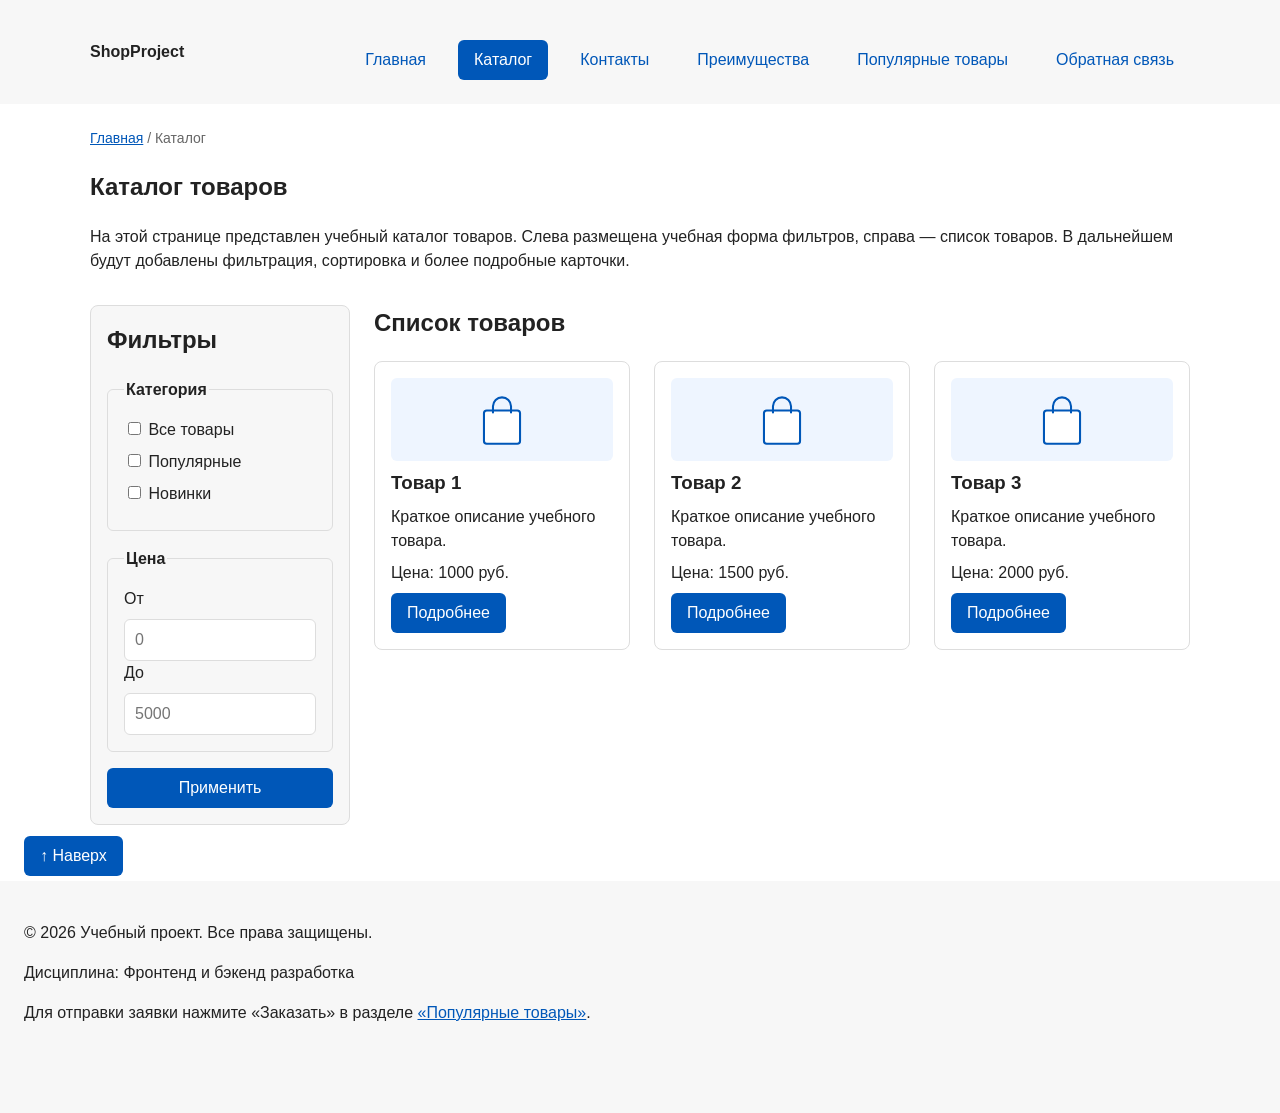
==== catalog.html @ 9bc949d4 "refactor: apply BEM naming to CSS classes" ====
<!DOCTYPE html>
<html lang="ru">
<head>
  <meta charset="UTF-8">
  <meta name="viewport" content="width=device-width, initial-scale=1.0">
  <meta name="description" content="Каталог товаров учебного интернет-магазина.">
  <title>Каталог товаров — Учебный интернет-магазин</title>
  <link rel="stylesheet" href="css/style.css">
</head>
<body>
  <header class="site-header" id="page-top">
    <div class="site-header__inner">
      <a class="site-header__logo" href="index.html">ShopProject</a>

      <nav class="site-nav" aria-label="Основная навигация">
        <ul class="site-nav__list">
          <li class="site-nav__item"><a class="site-nav__link" href="index.html">Главная</a></li>
          <li class="site-nav__item"><a class="site-nav__link site-nav__link--active" aria-current="page" href="catalog.html">Каталог</a></li>
          <li class="site-nav__item"><a class="site-nav__link" href="contacts.html">Контакты</a></li>
          <li class="site-nav__item"><a class="site-nav__link" href="index.html#advantages">Преимущества</a></li>
          <li class="site-nav__item"><a class="site-nav__link" href="index.html#popular">Популярные товары</a></li>
          <li class="site-nav__item"><a class="site-nav__link" href="index.html#contacts">Обратная связь</a></li>
        </ul>
      </nav>
    </div>
  </header>

  <main class="page-main">
    <nav class="breadcrumbs" aria-label="Хлебные крошки">
      <a class="breadcrumbs__link" href="index.html">Главная</a>
      <span class="breadcrumbs__current" aria-current="page">Каталог</span>
    </nav>

    <section class="section">
      <h1>Каталог товаров</h1>
      <p>
        На этой странице представлен учебный каталог товаров.
        Слева размещена учебная форма фильтров, справа — список товаров.
        В дальнейшем будут добавлены фильтрация, сортировка и более подробные карточки.
      </p>
    </section>

    <section class="catalog-layout">
      <aside class="catalog-filters">
        <h2 class="section__title">Фильтры</h2>

        <form class="catalog-filters__form" action="#" method="get">
          <fieldset class="catalog-filters__group">
            <legend class="catalog-filters__legend">Категория</legend>

            <label class="catalog-filters__label">
              <input type="checkbox" name="category" value="all">
              Все товары
            </label>
            <label class="catalog-filters__label">
              <input type="checkbox" name="category" value="popular">
              Популярные
            </label>
            <label class="catalog-filters__label">
              <input type="checkbox" name="category" value="new">
              Новинки
            </label>
          </fieldset>

          <fieldset class="catalog-filters__group">
            <legend class="catalog-filters__legend">Цена</legend>

            <label class="catalog-filters__label" for="price-from">От</label>
            <input class="catalog-filters__input" id="price-from" name="price-from" type="number" min="0" placeholder="0">

            <label class="catalog-filters__label" for="price-to">До</label>
            <input class="catalog-filters__input" id="price-to" name="price-to" type="number" min="0" placeholder="5000">
          </fieldset>

          <button class="button button--primary" type="submit">Применить</button>
        </form>
      </aside>

      <section class="catalog-layout__products">
        <h2 class="section__title">Список товаров</h2>
        <div class="products-grid">
          <article class="product-card">
            <img class="product-card__img" src="images/product-placeholder.svg" alt="" width="320" height="120">
            <h3 class="product-card__title">Товар 1</h3>
            <p class="product-card__description">Краткое описание учебного товара.</p>
            <p class="product-card__price">Цена: 1000 руб.</p>
            <a class="button button--primary product-card__button" href="index.html#popular">Подробнее</a>
          </article>

          <article class="product-card">
            <img class="product-card__img" src="images/product-placeholder.svg" alt="" width="320" height="120">
            <h3 class="product-card__title">Товар 2</h3>
            <p class="product-card__description">Краткое описание учебного товара.</p>
            <p class="product-card__price">Цена: 1500 руб.</p>
            <a class="button button--primary product-card__button" href="index.html#popular">Подробнее</a>
          </article>

          <article class="product-card">
            <img class="product-card__img" src="images/product-placeholder.svg" alt="" width="320" height="120">
            <h3 class="product-card__title">Товар 3</h3>
            <p class="product-card__description">Краткое описание учебного товара.</p>
            <p class="product-card__price">Цена: 2000 руб.</p>
            <a class="button button--primary product-card__button" href="index.html#popular">Подробнее</a>
          </article>
        </div>
      </section>
    </section>
  </main>

  <footer class="site-footer">
    <p>&copy; 2026 Учебный проект. Все права защищены.</p>
    <p>Дисциплина: Фронтенд и бэкенд разработка</p>
    <p>Для отправки заявки нажмите «Заказать» в разделе <a href="index.html#popular">«Популярные товары»</a>.</p>
  </footer>
  <a class="button button--primary back-to-top" href="#page-top">↑ Наверх</a>
</body>
</html>
---- css/style.css ----
/* ===============================
   1. Переменные проекта
   =============================== */

:root {
  /* Основные цвета проекта */
  --color-bg: #ffffff;
  --color-text: #222222;
  --color-muted: #666666;
  --color-primary: #0057b8;
  --color-primary-dark: #003f86;
  --color-border: #dddddd;
  --color-surface: #f7f7f7;
  --color-surface-accent: #eef5ff;
  --color-danger: #b00020;
  --color-success: #168a2f;
  --color-success-bg: #eefaf0;
  --color-white: #ffffff;

  /* Отступы */
  --space-xs: 4px;
  --space-sm: 8px;
  --space-md: 16px;
  --space-lg: 24px;
  --space-xl: 32px;

  /* Скругления */
  --radius-sm: 6px;
  --radius-md: 8px;
  --radius-lg: 12px;

  /* Размеры */
  --container-width: 1100px;
}

/* ===============================
   2. Базовые стили
   =============================== */

* {
  box-sizing: border-box;
}

html {
  scroll-behavior: smooth;
}

:target {
  outline: 2px dashed var(--color-primary);
  outline-offset: 4px;
}

body {
  margin: 0;
  font-family: Arial, sans-serif;
  line-height: 1.5;
  color: var(--color-text);
  background-color: var(--color-bg);
}

.site-header,
.page-main,
.site-footer {
  padding: var(--space-lg);
}

/* ===============================
   3. Общие элементы интерфейса
   =============================== */

a {
  color: var(--color-primary);
}

a:hover {
  color: var(--color-primary-dark);
}

a:focus-visible {
  outline: 2px solid var(--color-primary);
  outline-offset: 3px;
}

.button {
  display: inline-block;
  padding: var(--space-sm) var(--space-md);
  color: var(--color-white);
  background-color: var(--color-primary);
  text-decoration: none;
  border: none;
  cursor: pointer;
  border-radius: var(--radius-sm);
}

.button:hover {
  color: var(--color-white);
  background-color: var(--color-primary-dark);
}

.button:focus-visible {
  outline: 2px solid var(--color-primary);
  outline-offset: 3px;
}

.button:disabled {
  opacity: 0.6;
  cursor: not-allowed;
}

/* ===============================
   4. Компоненты страницы
   =============================== */

.site-header {
  background-color: var(--color-surface);
}

.site-footer {
  padding-bottom: calc(var(--space-lg) * 3);
  background-color: var(--color-surface);
}

.site-header__inner {
  display: flex;
  align-items: center;
  justify-content: space-between;
  flex-wrap: wrap;
  gap: var(--space-md);
  max-width: var(--container-width);
  margin: 0 auto;
}

.site-header__logo {
  font-weight: bold;
  text-decoration: none;
  color: var(--color-text);
}

.site-nav__list {
  display: flex;
  flex-wrap: wrap;
  justify-content: center;
  align-items: center;
  gap: var(--space-md);
  padding: 0;
  margin: var(--space-md) 0 0;
  list-style: none;
}

.site-nav__link {
  display: inline-block;
  padding: var(--space-sm) var(--space-md);
  color: var(--color-primary);
  text-decoration: none;
  border-radius: var(--radius-sm);
}

.site-header__logo:hover {
  color: var(--color-primary-dark);
}

.site-nav__link:hover {
  color: var(--color-white);
  background-color: var(--color-primary);
}

.breadcrumbs {
  max-width: var(--container-width);
  margin: 0 auto var(--space-md);
  font-size: 14px;
  color: var(--color-muted);
}

.breadcrumbs__link {
  color: var(--color-primary);
}

.breadcrumbs__current::before {
  content: " / ";
  color: var(--color-muted);
}

.hero {
  max-width: var(--container-width);
  margin: 0 auto var(--space-xl);
  padding: var(--space-xl) var(--space-lg);
  background-color: var(--color-surface-accent);
  border-radius: var(--radius-lg);
}

.section {
  max-width: var(--container-width);
  margin: 0 auto var(--space-xl);
}

.section__title {
  margin-top: 0;
}

.products-grid {
  display: grid;
  grid-template-columns: repeat(3, 1fr);
  gap: var(--space-lg);
}

.product-card {
  position: relative;
  display: flex;
  flex-direction: column;
  gap: var(--space-sm);
  margin-bottom: 0;
  min-height: 200px;
  padding: var(--space-md);
  border: 1px solid var(--color-border);
  border-radius: var(--radius-md);
  background-color: var(--color-bg);
}

.product-card:hover {
  border-color: var(--color-primary);
}

.product-card__img {
  display: block;
  width: 100%;
  height: auto;
  border-radius: var(--radius-sm);
}

.product-card__title,
.product-card__description {
  margin: 0;
}

.product-card__price {
  margin: 0;
}

.product-card__button {
  align-self: flex-start;
  margin-top: auto;
}

.catalog-layout {
  max-width: var(--container-width);
  margin: 0 auto var(--space-xl);
  display: grid;
  grid-template-columns: 260px 1fr;
  grid-template-areas: "filters products";
  gap: var(--space-lg);
}

.catalog-filters {
  grid-area: filters;
  padding: var(--space-md);
  border: 1px solid var(--color-border);
  border-radius: var(--radius-md);
  background-color: var(--color-surface);
}

.catalog-layout__products {
  grid-area: products;
}

.catalog-filters__form {
  display: grid;
  gap: var(--space-md);
}

.catalog-filters__group {
  margin: 0;
  padding: var(--space-md);
  border: 1px solid var(--color-border);
  border-radius: var(--radius-sm);
}

.catalog-filters__legend {
  font-weight: 700;
}

.catalog-filters__label {
  display: block;
  margin-bottom: var(--space-sm);
}

.catalog-filters__input {
  width: 100%;
  padding: 8px 10px;
  border: 1px solid var(--color-border);
  border-radius: var(--radius-sm);
  font: inherit;
}

.aside-info {
  max-width: var(--container-width);
  margin: 0 auto var(--space-xl);
  padding: var(--space-md);
  border-left: 4px solid var(--color-primary);
  background-color: var(--color-surface);
}

/* ===============================
   5. Форма и модальное окно
   =============================== */

.order-dialog {
  width: min(100% - var(--space-xl), 560px);
  padding: var(--space-lg);
  border: none;
  border-radius: var(--radius-lg);
}

.order-dialog::backdrop {
  background-color: rgba(0, 0, 0, 0.5);
}

.order-form__field {
  margin-bottom: var(--space-md);
}

.order-form__label {
  display: block;
  margin-bottom: var(--space-xs);
}

.order-form__input,
.order-form__select,
.order-form__textarea {
  width: 100%;
  padding: 10px 12px;
  border: 1px solid var(--color-border);
  border-radius: var(--radius-sm);
  font: inherit;
}

.order-form__checkbox {
  width: auto;
  accent-color: var(--color-primary);
}

.order-form__hint {
  display: block;
  margin-top: var(--space-xs);
  color: var(--color-muted);
}

.order-form__input:hover,
.order-form__select:hover,
.order-form__textarea:hover {
  border-color: var(--color-primary);
}

.order-form__input:focus,
.order-form__select:focus,
.order-form__textarea:focus {
  border-color: var(--color-primary);
}

.order-form__input:focus-visible,
.order-form__select:focus-visible,
.order-form__textarea:focus-visible {
  outline: 2px solid var(--color-primary);
  outline-offset: 3px;
}

.order-form__input[aria-invalid="true"],
.order-form__select[aria-invalid="true"],
.order-form__textarea[aria-invalid="true"] {
  border-color: var(--color-danger);
}

.order-form__actions {
  display: flex;
  gap: var(--space-md);
  margin-top: var(--space-lg);
}

.success-message {
  position: fixed;
  right: var(--space-lg);
  bottom: var(--space-lg);
  max-width: min(320px, 100% - var(--space-xl));
  margin: 0;
  padding: var(--space-md);
  border-left: 4px solid var(--color-success);
  background-color: var(--color-success-bg);
}

/* Видимый пример fixed-позиционирования на всех страницах. */
.back-to-top {
  position: fixed;
  left: var(--space-lg);
  bottom: var(--space-lg);
  z-index: 1;
}

/* Варианты и состояния самостоятельных БЭМ-блоков. */
.button { font: inherit; }
.button--primary { color: var(--color-white); background-color: var(--color-primary); }
.button--secondary { color: var(--color-primary); background-color: transparent; border: 1px solid var(--color-primary); }
.button--secondary:hover { color: var(--color-white); background-color: var(--color-primary); }
.site-nav__link--active { color: var(--color-white); background-color: var(--color-primary); }
.site-nav__link:focus-visible { outline: 2px solid var(--color-primary); outline-offset: 3px; }
.order-dialog__title { margin-top: 0; }
.product-card--featured { border-color: var(--color-primary); }
.product-card--discount { border-color: var(--color-danger); }
.order-form__field--checkbox { display: flex; align-items: center; gap: var(--space-sm); }
.order-form__input--error, .order-form__select--error, .order-form__textarea--error { border-color: var(--color-danger); }
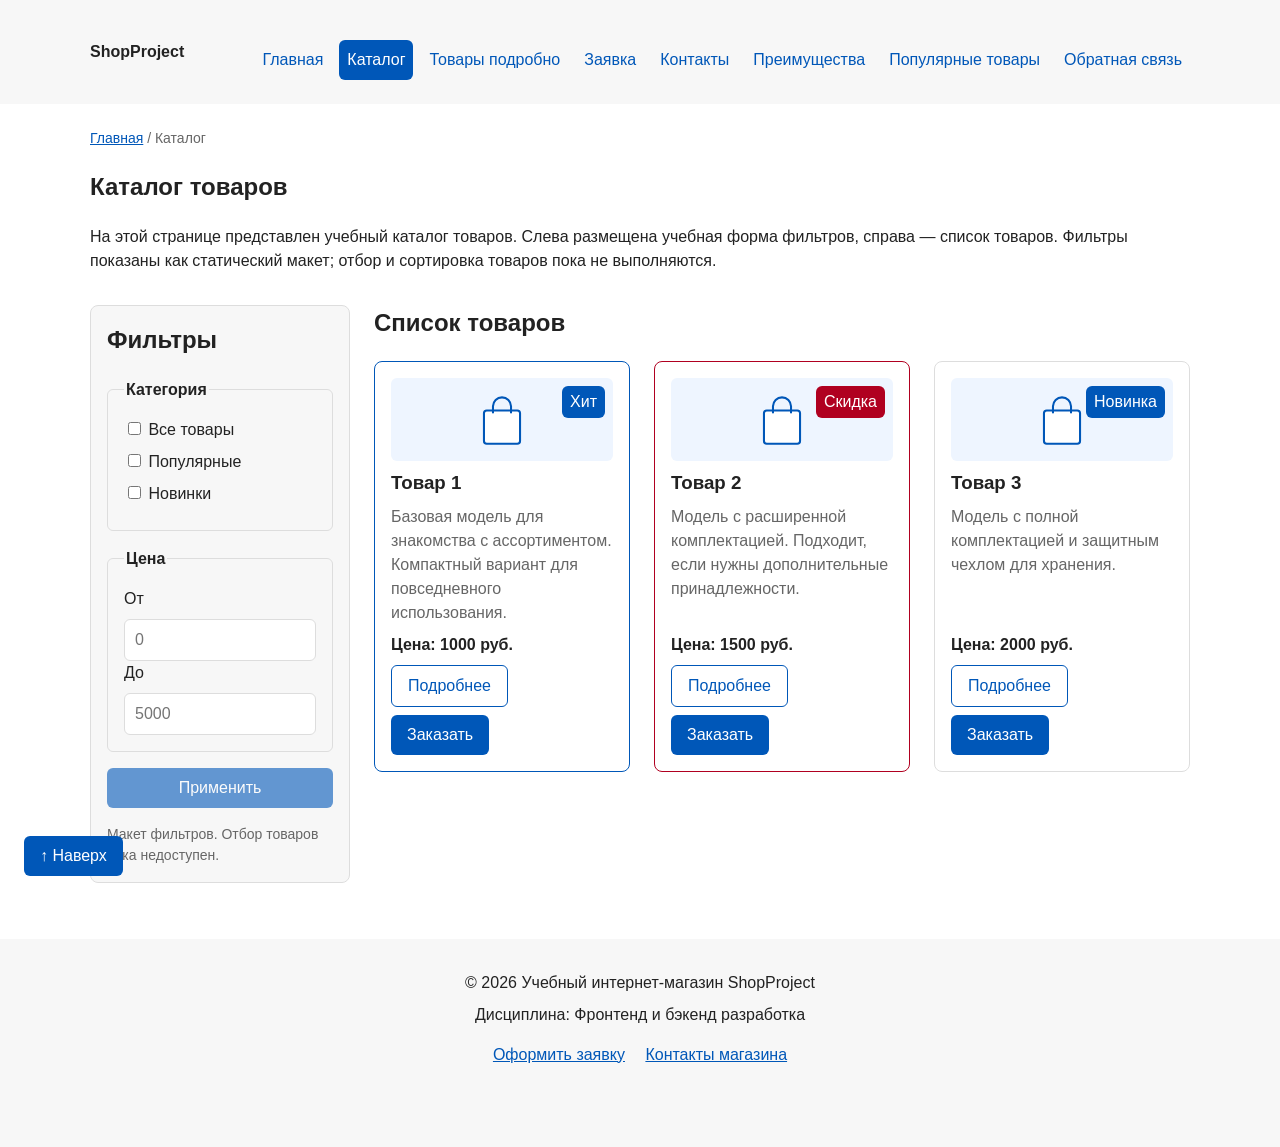
==== commit b6e4dd3c: "fix: prepare HTML CSS project for submission" ====
--- a/catalog.html
+++ b/catalog.html
@@ -3,9 +3,10 @@
 <head>
   <meta charset="UTF-8">
   <meta name="viewport" content="width=device-width, initial-scale=1.0">
-  <meta name="description" content="Каталог товаров учебного интернет-магазина.">
+  <meta name="description" content="Три учебных товара, цены, категории и ссылки на подробные характеристики.">
   <title>Каталог товаров — Учебный интернет-магазин</title>
   <link rel="stylesheet" href="css/style.css">
+  <script src="js/main.js" defer></script>
 </head>
 <body>
   <header class="site-header" id="page-top">
@@ -16,6 +17,8 @@
         <ul class="site-nav__list">
           <li class="site-nav__item"><a class="site-nav__link" href="index.html">Главная</a></li>
           <li class="site-nav__item"><a class="site-nav__link site-nav__link--active" aria-current="page" href="catalog.html">Каталог</a></li>
+          <li class="site-nav__item"><a class="site-nav__link" href="product.html">Товары подробно</a></li>
+          <li class="site-nav__item"><a class="site-nav__link" href="order.html">Заявка</a></li>
           <li class="site-nav__item"><a class="site-nav__link" href="contacts.html">Контакты</a></li>
           <li class="site-nav__item"><a class="site-nav__link" href="index.html#advantages">Преимущества</a></li>
           <li class="site-nav__item"><a class="site-nav__link" href="index.html#popular">Популярные товары</a></li>
@@ -24,8 +27,8 @@
       </nav>
     </div>
   </header>
+  <main class="page-main">
 
-  <main class="page-main">
     <nav class="breadcrumbs" aria-label="Хлебные крошки">
       <a class="breadcrumbs__link" href="index.html">Главная</a>
       <span class="breadcrumbs__current" aria-current="page">Каталог</span>
@@ -36,13 +39,13 @@
       <p>
         На этой странице представлен учебный каталог товаров.
         Слева размещена учебная форма фильтров, справа — список товаров.
-        В дальнейшем будут добавлены фильтрация, сортировка и более подробные карточки.
+        Фильтры показаны как статический макет; отбор и сортировка товаров пока не выполняются.
       </p>
     </section>
 
-    <section class="catalog-layout">
+    <div class="catalog-layout">
       <aside class="catalog-filters">
-        <h2 class="section__title">Фильтры</h2>
+        <h2 class="catalog-filters__title">Фильтры</h2>
 
         <form class="catalog-filters__form" action="#" method="get">
           <fieldset class="catalog-filters__group">
@@ -72,46 +75,106 @@
             <input class="catalog-filters__input" id="price-to" name="price-to" type="number" min="0" placeholder="5000">
           </fieldset>
 
-          <button class="button button--primary" type="submit">Применить</button>
+          <button class="button button--primary" type="submit" disabled>Применить</button>
+          <p class="catalog-filters__hint">Макет фильтров. Отбор товаров пока недоступен.</p>
         </form>
       </aside>
 
       <section class="catalog-layout__products">
-        <h2 class="section__title">Список товаров</h2>
+        <h2 class="catalog-layout__title">Список товаров</h2>
         <div class="products-grid">
-          <article class="product-card">
-            <img class="product-card__img" src="images/product-placeholder.svg" alt="" width="320" height="120">
-            <h3 class="product-card__title">Товар 1</h3>
-            <p class="product-card__description">Краткое описание учебного товара.</p>
-            <p class="product-card__price">Цена: 1000 руб.</p>
-            <a class="button button--primary product-card__button" href="index.html#popular">Подробнее</a>
-          </article>
-
-          <article class="product-card">
-            <img class="product-card__img" src="images/product-placeholder.svg" alt="" width="320" height="120">
-            <h3 class="product-card__title">Товар 2</h3>
-            <p class="product-card__description">Краткое описание учебного товара.</p>
-            <p class="product-card__price">Цена: 1500 руб.</p>
-            <a class="button button--primary product-card__button" href="index.html#popular">Подробнее</a>
-          </article>
-
-          <article class="product-card">
-            <img class="product-card__img" src="images/product-placeholder.svg" alt="" width="320" height="120">
-            <h3 class="product-card__title">Товар 3</h3>
-            <p class="product-card__description">Краткое описание учебного товара.</p>
-            <p class="product-card__price">Цена: 2000 руб.</p>
-            <a class="button button--primary product-card__button" href="index.html#popular">Подробнее</a>
-          </article>
+        <article class="product-card product-card--featured">
+          <span class="product-card__badge">Хит</span>
+          <img class="product-card__img" src="images/product-placeholder.svg" alt="" width="320" height="120">
+          <h3 class="product-card__title">Товар 1</h3>
+          <p class="product-card__description">Базовая модель для знакомства с ассортиментом. Компактный вариант для повседневного использования.</p>
+          <p class="product-card__price">Цена: 1000 руб.</p>
+          <a class="button button--secondary product-card__button" href="product.html#product-1">Подробнее</a>
+          <button class="button button--primary product-card__button" type="button" data-product="Товар 1">Заказать</button>
+        </article>
+        <article class="product-card product-card--discount">
+          <span class="product-card__badge">Скидка</span>
+          <img class="product-card__img" src="images/product-placeholder.svg" alt="" width="320" height="120">
+          <h3 class="product-card__title">Товар 2</h3>
+          <p class="product-card__description">Модель с расширенной комплектацией. Подходит, если нужны дополнительные принадлежности.</p>
+          <p class="product-card__price">Цена: 1500 руб.</p>
+          <a class="button button--secondary product-card__button" href="product.html#product-2">Подробнее</a>
+          <button class="button button--primary product-card__button" type="button" data-product="Товар 2">Заказать</button>
+        </article>
+        <article class="product-card">
+          <span class="product-card__badge">Новинка</span>
+          <img class="product-card__img" src="images/product-placeholder.svg" alt="" width="320" height="120">
+          <h3 class="product-card__title">Товар 3</h3>
+          <p class="product-card__description">Модель с полной комплектацией и защитным чехлом для хранения.</p>
+          <p class="product-card__price">Цена: 2000 руб.</p>
+          <a class="button button--secondary product-card__button" href="product.html#product-3">Подробнее</a>
+          <button class="button button--primary product-card__button" type="button" data-product="Товар 3">Заказать</button>
+        </article>
         </div>
       </section>
-    </section>
+    </div>
   </main>
-
-  <footer class="site-footer">
-    <p>&copy; 2026 Учебный проект. Все права защищены.</p>
-    <p>Дисциплина: Фронтенд и бэкенд разработка</p>
-    <p>Для отправки заявки нажмите «Заказать» в разделе <a href="index.html#popular">«Популярные товары»</a>.</p>
+  <footer class="site-footer" id="contacts">
+    <p class="site-footer__text">&copy; 2026 Учебный интернет-магазин ShopProject</p>
+    <p class="site-footer__text">Дисциплина: Фронтенд и бэкенд разработка</p>
+    <a class="site-footer__link" href="order.html">Оформить заявку</a>
+    <a class="site-footer__link" href="contacts.html">Контакты магазина</a>
   </footer>
+  <dialog class="order-dialog" id="order-dialog" aria-labelledby="order-dialog-title">
+    <h2 class="order-dialog__title" id="order-dialog-title">Оформление заявки</h2>
+    <form class="order-form" id="order-form" action="#" method="post" novalidate aria-describedby="form-note">
+      <p class="order-form__note" id="form-note">Учебная форма: данные проверяются в браузере и не отправляются на сервер.</p>
+      <div class="order-form__field">
+        <label class="order-form__label" for="selected-product">Товар или консультация</label>
+        <select class="order-form__select" id="selected-product" name="product" required>
+          <option value="">Выберите товар или консультацию</option>
+          <option value="Товар 1">Товар 1 — 1000 руб.</option>
+          <option value="Товар 2">Товар 2 — 1500 руб.</option>
+          <option value="Товар 3">Товар 3 — 2000 руб.</option>
+          <option value="Консультация">Консультация по ассортименту</option>
+        </select>
+      </div>
+      <div class="order-form__field">
+        <label class="order-form__label" for="order-name">Имя</label>
+        <input class="order-form__input" id="order-name" name="name" type="text" minlength="2" autocomplete="given-name" placeholder="Введите ваше имя" required>
+      </div>
+      <div class="order-form__field">
+        <label class="order-form__label" for="order-email">E-mail</label>
+        <input class="order-form__input" id="order-email" name="email" type="email" autocomplete="email" placeholder="example@mail.ru" required>
+      </div>
+      <div class="order-form__field">
+        <label class="order-form__label" for="order-phone">Телефон</label>
+        <input class="order-form__input" id="order-phone" name="phone" type="tel" autocomplete="tel" inputmode="tel" placeholder="+7 (900) 000-00-00" pattern="^\+7 \(\d{3}\) \d{3}-\d{2}-\d{2}$" aria-describedby="phone-hint" required>
+        <small class="order-form__hint" id="phone-hint">Формат: +7 (900) 000-00-00</small>
+      </div>
+      <div class="order-form__field">
+        <label class="order-form__label" for="order-date">Дата связи</label>
+        <input class="order-form__input" id="order-date" name="date" type="date">
+      </div>
+      <div class="order-form__field">
+        <label class="order-form__label" for="order-topic">Тема заявки</label>
+        <select class="order-form__select" id="order-topic" name="topic" required>
+          <option value="">Выберите тему</option>
+          <option value="product">Заказ товара</option>
+          <option value="consultation">Консультация</option>
+          <option value="delivery">Доставка</option>
+        </select>
+      </div>
+      <div class="order-form__field">
+        <label class="order-form__label" for="order-comment">Комментарий</label>
+        <textarea class="order-form__textarea" id="order-comment" name="comment" rows="4" placeholder="Укажите дополнительную информацию"></textarea>
+      </div>
+      <div class="order-form__field order-form__field--checkbox">
+        <input class="order-form__checkbox" id="order-agreement" name="agreement" type="checkbox" required>
+        <label class="order-form__label" for="order-agreement">Я согласен на обработку данных</label>
+      </div>
+      <div class="order-form__actions">
+        <button class="button button--secondary" type="button" id="close-order-dialog">Закрыть</button>
+        <button class="button button--primary" type="submit">Проверить заявку</button>
+      </div>
+    </form>
+  </dialog>
+  <p class="success-message" id="success-message" role="status" hidden tabindex="-1">Проверка пройдена. Это учебная форма: данные не отправлены.</p>
   <a class="button button--primary back-to-top" href="#page-top">↑ Наверх</a>
 </body>
 </html>
--- a/css/style.css
+++ b/css/style.css
@@ -141,7 +141,7 @@
   flex-wrap: wrap;
   justify-content: center;
   align-items: center;
-  gap: var(--space-md);
+  gap: var(--space-sm);
   padding: 0;
   margin: var(--space-md) 0 0;
   list-style: none;
@@ -149,7 +149,7 @@
 
 .site-nav__link {
   display: inline-block;
-  padding: var(--space-sm) var(--space-md);
+  padding: var(--space-sm);
   color: var(--color-primary);
   text-decoration: none;
   border-radius: var(--radius-sm);
@@ -193,7 +193,10 @@
   margin: 0 auto var(--space-xl);
 }
 
-.section__title {
+.section__title,
+.catalog-filters__title,
+.catalog-layout__title,
+.aside-info__title {
   margin-top: 0;
 }
 
@@ -238,7 +241,7 @@
 
 .product-card__button {
   align-self: flex-start;
-  margin-top: auto;
+  margin-top: 0;
 }
 
 .catalog-layout {
@@ -406,3 +409,57 @@
 .product-card--discount { border-color: var(--color-danger); }
 .order-form__field--checkbox { display: flex; align-items: center; gap: var(--space-sm); }
 .order-form__input--error, .order-form__select--error, .order-form__textarea--error { border-color: var(--color-danger); }
+
+/* Практика 8: страницы товара и заявки, дополнительные компоненты. */
+.site-footer { text-align: center; }
+.site-footer__text { margin: var(--space-sm) 0; }
+.site-footer__link { display: inline-block; margin: var(--space-sm); }
+.product-card { --badge-color: var(--color-primary); }
+.product-card--discount { --badge-color: var(--color-danger); }
+.product-card__badge {
+  position: absolute;
+  top: var(--space-lg);
+  right: var(--space-lg);
+  padding: var(--space-xs) var(--space-sm);
+  border-radius: var(--radius-sm);
+  color: var(--color-white);
+  background-color: var(--badge-color);
+}
+.product-card__description { flex-grow: 1; color: var(--color-muted); }
+.product-card__price { font-weight: 700; }
+.catalog-layout { align-items: start; }
+.catalog-filters { position: sticky; top: var(--space-lg); }
+.catalog-filters__hint { margin: 0; color: var(--color-muted); font-size: 14px; }
+.product-details {
+  display: grid;
+  grid-template-columns: minmax(220px, 1fr) 2fr;
+  align-items: start;
+  gap: var(--space-xl);
+  padding: var(--space-lg);
+  border: 1px solid var(--color-border);
+  border-radius: var(--radius-md);
+  scroll-margin-top: var(--space-lg);
+}
+.product-details__image { width: 100%; height: auto; border-radius: var(--radius-md); }
+.product-details__price { font-size: 22px; font-weight: 700; }
+.product-details__availability { color: #126d25; }
+.product-details__info { min-width: 0; }
+.table-scroll { overflow-x: auto; }
+.product-table { width: 100%; border-collapse: collapse; }
+.product-table__caption { margin-bottom: var(--space-md); text-align: left; font-weight: 700; }
+.product-table__heading, .product-table__cell { padding: var(--space-md); border: 1px solid var(--color-border); text-align: left; }
+.product-table__heading { background-color: var(--color-surface-accent); }
+.order-page { max-width: 720px; }
+.order-form__note, .order-form__hint { color: var(--color-muted); }
+.order-form__actions { flex-wrap: wrap; }
+.order-form__label { margin-bottom: var(--space-xs); }
+.order-form__field--checkbox { align-items: baseline; }
+.order-form__checkbox--error { outline: 2px solid var(--color-danger); outline-offset: 2px; }
+.order-dialog { max-height: calc(100vh - var(--space-xl)); overflow-y: auto; }
+.success-message { z-index: 2; border: 1px solid var(--color-success); border-left-width: 4px; }
+.faq__item { padding: var(--space-md); border-bottom: 1px solid var(--color-border); }
+.faq__question { cursor: pointer; font-weight: 700; }
+.faq__question:focus-visible { outline: 2px solid var(--color-primary); outline-offset: 3px; }
+.faq__answer { margin-bottom: 0; }
+.contact-info { font-style: normal; }
+.contact-info__item { margin: var(--space-md) 0; }
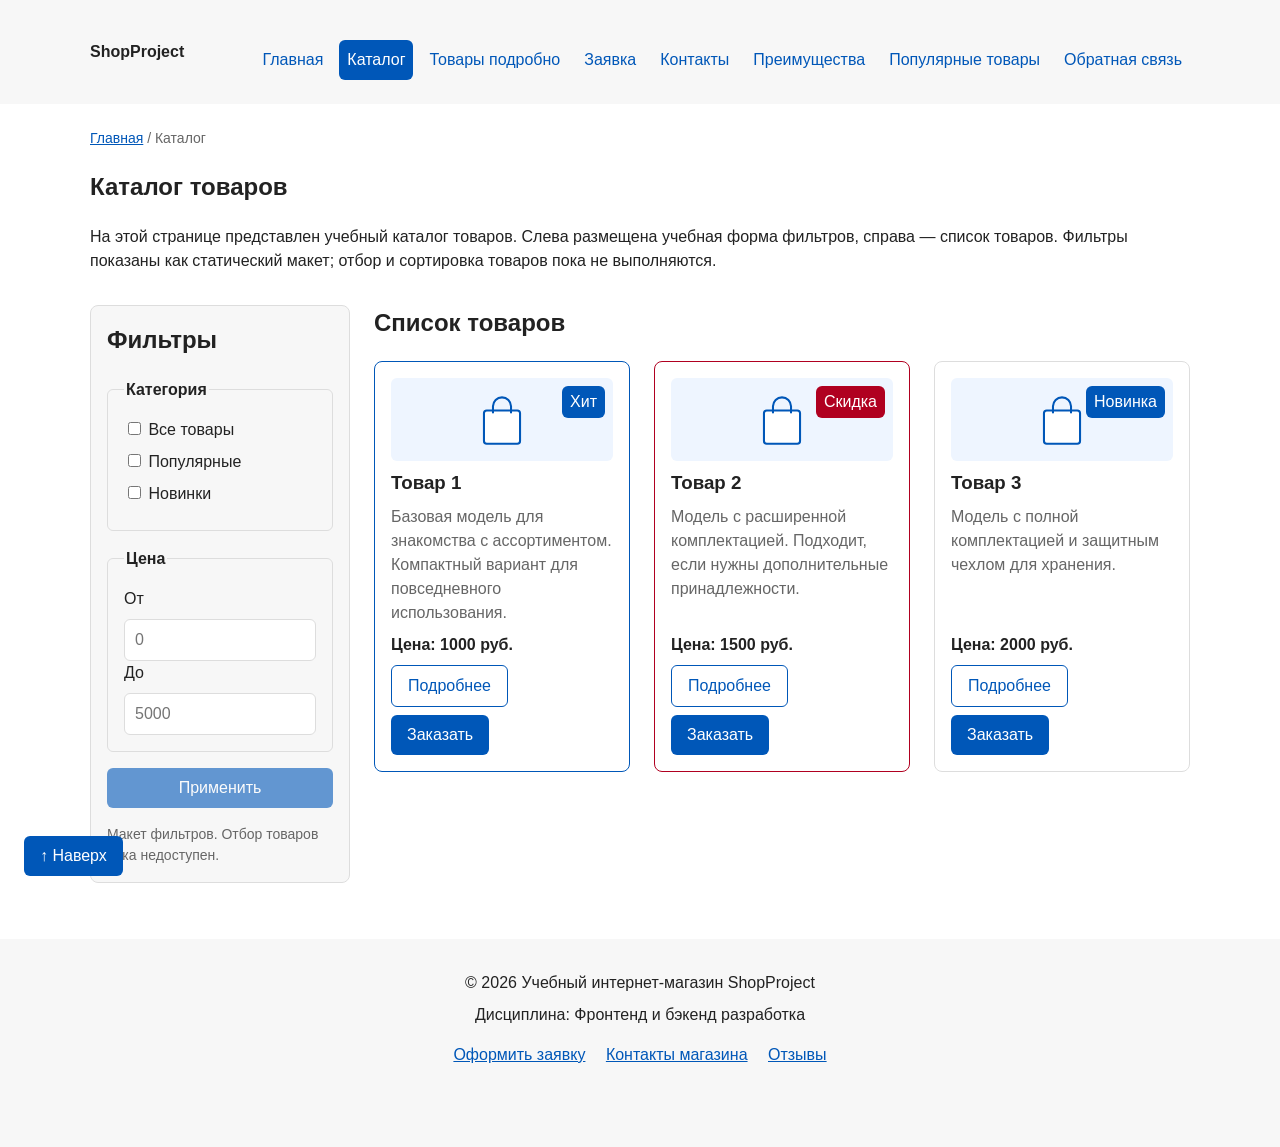
==== commit ea0b30c6: "feat: add review cards and detailed project documentation" ====
--- a/catalog.html
+++ b/catalog.html
@@ -119,6 +119,7 @@
     <p class="site-footer__text">Дисциплина: Фронтенд и бэкенд разработка</p>
     <a class="site-footer__link" href="order.html">Оформить заявку</a>
     <a class="site-footer__link" href="contacts.html">Контакты магазина</a>
+    <a class="site-footer__link" href="index.html#reviews">Отзывы</a>
   </footer>
   <dialog class="order-dialog" id="order-dialog" aria-labelledby="order-dialog-title">
     <h2 class="order-dialog__title" id="order-dialog-title">Оформление заявки</h2>
--- a/css/style.css
+++ b/css/style.css
@@ -463,3 +463,25 @@
 .faq__answer { margin-bottom: 0; }
 .contact-info { font-style: normal; }
 .contact-info__item { margin: var(--space-md) 0; }
+
+/* Блок отзывов и самостоятельная карточка отзыва. */
+.reviews { scroll-margin-top: var(--space-lg); }
+.reviews__intro { margin-bottom: var(--space-lg); color: var(--color-muted); }
+.reviews__list {
+  display: grid;
+  grid-template-columns: repeat(auto-fit, minmax(240px, 1fr));
+  gap: var(--space-lg);
+}
+.review-card {
+  display: flex;
+  flex-direction: column;
+  padding: var(--space-lg);
+  border: 1px solid var(--color-border);
+  border-radius: var(--radius-md);
+  background-color: var(--color-bg);
+}
+.review-card__author { margin: 0 0 var(--space-xs); font-size: 20px; }
+.review-card__product { font-size: 14px; }
+.review-card__rating { margin: var(--space-md) 0; color: var(--color-primary); letter-spacing: 2px; }
+.review-card__quote { margin: 0; }
+.review-card__text { margin: 0; }
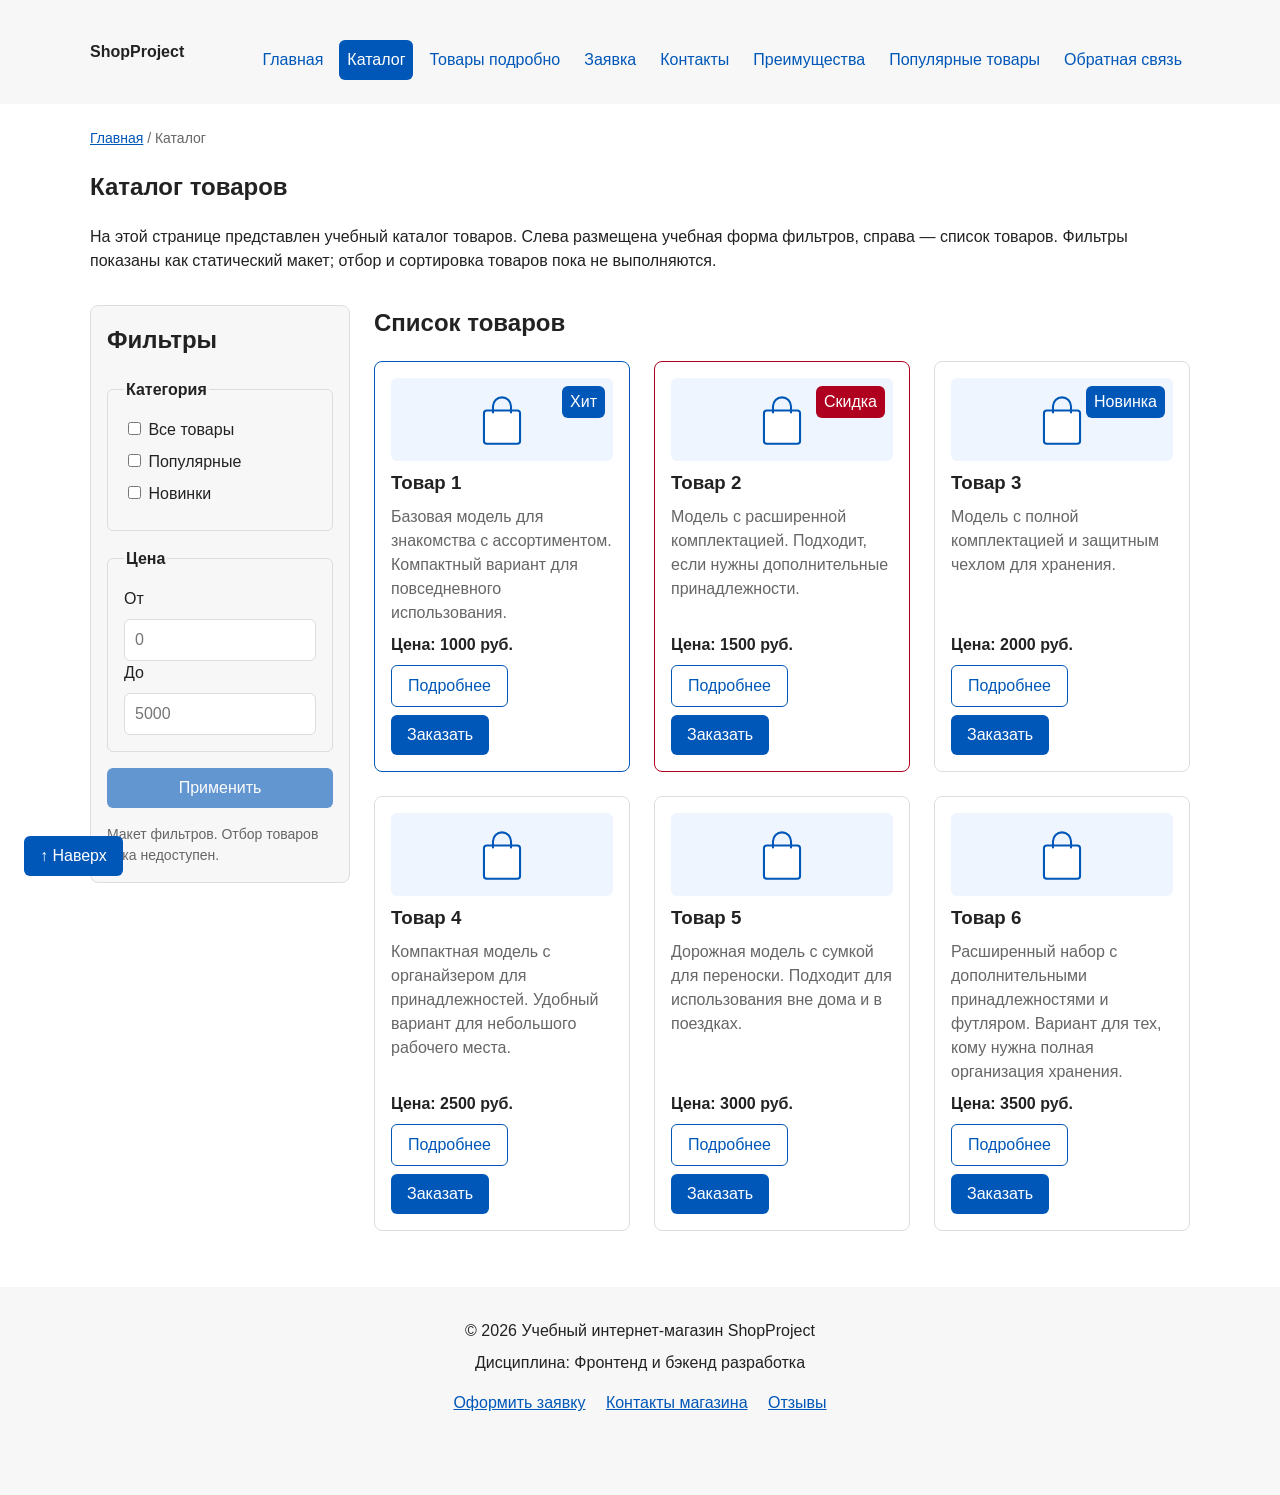
==== commit b660fa03: "feat: expand catalog from three to six products" ====
--- a/catalog.html
+++ b/catalog.html
@@ -3,7 +3,7 @@
 <head>
   <meta charset="UTF-8">
   <meta name="viewport" content="width=device-width, initial-scale=1.0">
-  <meta name="description" content="Три учебных товара, цены, категории и ссылки на подробные характеристики.">
+  <meta name="description" content="Шесть учебных товаров, цены, категории и ссылки на подробные характеристики.">
   <title>Каталог товаров — Учебный интернет-магазин</title>
   <link rel="stylesheet" href="css/style.css">
   <script src="js/main.js" defer></script>
@@ -110,6 +110,30 @@
           <a class="button button--secondary product-card__button" href="product.html#product-3">Подробнее</a>
           <button class="button button--primary product-card__button" type="button" data-product="Товар 3">Заказать</button>
         </article>
+        <article class="product-card">
+          <img class="product-card__img" src="images/product-placeholder.svg" alt="" width="320" height="120">
+          <h3 class="product-card__title">Товар 4</h3>
+          <p class="product-card__description">Компактная модель с органайзером для принадлежностей. Удобный вариант для небольшого рабочего места.</p>
+          <p class="product-card__price">Цена: 2500 руб.</p>
+          <a class="button button--secondary product-card__button" href="product.html#product-4">Подробнее</a>
+          <button class="button button--primary product-card__button" type="button" data-product="Товар 4">Заказать</button>
+        </article>
+        <article class="product-card">
+          <img class="product-card__img" src="images/product-placeholder.svg" alt="" width="320" height="120">
+          <h3 class="product-card__title">Товар 5</h3>
+          <p class="product-card__description">Дорожная модель с сумкой для переноски. Подходит для использования вне дома и в поездках.</p>
+          <p class="product-card__price">Цена: 3000 руб.</p>
+          <a class="button button--secondary product-card__button" href="product.html#product-5">Подробнее</a>
+          <button class="button button--primary product-card__button" type="button" data-product="Товар 5">Заказать</button>
+        </article>
+        <article class="product-card">
+          <img class="product-card__img" src="images/product-placeholder.svg" alt="" width="320" height="120">
+          <h3 class="product-card__title">Товар 6</h3>
+          <p class="product-card__description">Расширенный набор с дополнительными принадлежностями и футляром. Вариант для тех, кому нужна полная организация хранения.</p>
+          <p class="product-card__price">Цена: 3500 руб.</p>
+          <a class="button button--secondary product-card__button" href="product.html#product-6">Подробнее</a>
+          <button class="button button--primary product-card__button" type="button" data-product="Товар 6">Заказать</button>
+        </article>
         </div>
       </section>
     </div>
@@ -132,6 +156,9 @@
           <option value="Товар 1">Товар 1 — 1000 руб.</option>
           <option value="Товар 2">Товар 2 — 1500 руб.</option>
           <option value="Товар 3">Товар 3 — 2000 руб.</option>
+          <option value="Товар 4">Товар 4 — 2500 руб.</option>
+          <option value="Товар 5">Товар 5 — 3000 руб.</option>
+          <option value="Товар 6">Товар 6 — 3500 руб.</option>
           <option value="Консультация">Консультация по ассортименту</option>
         </select>
       </div>
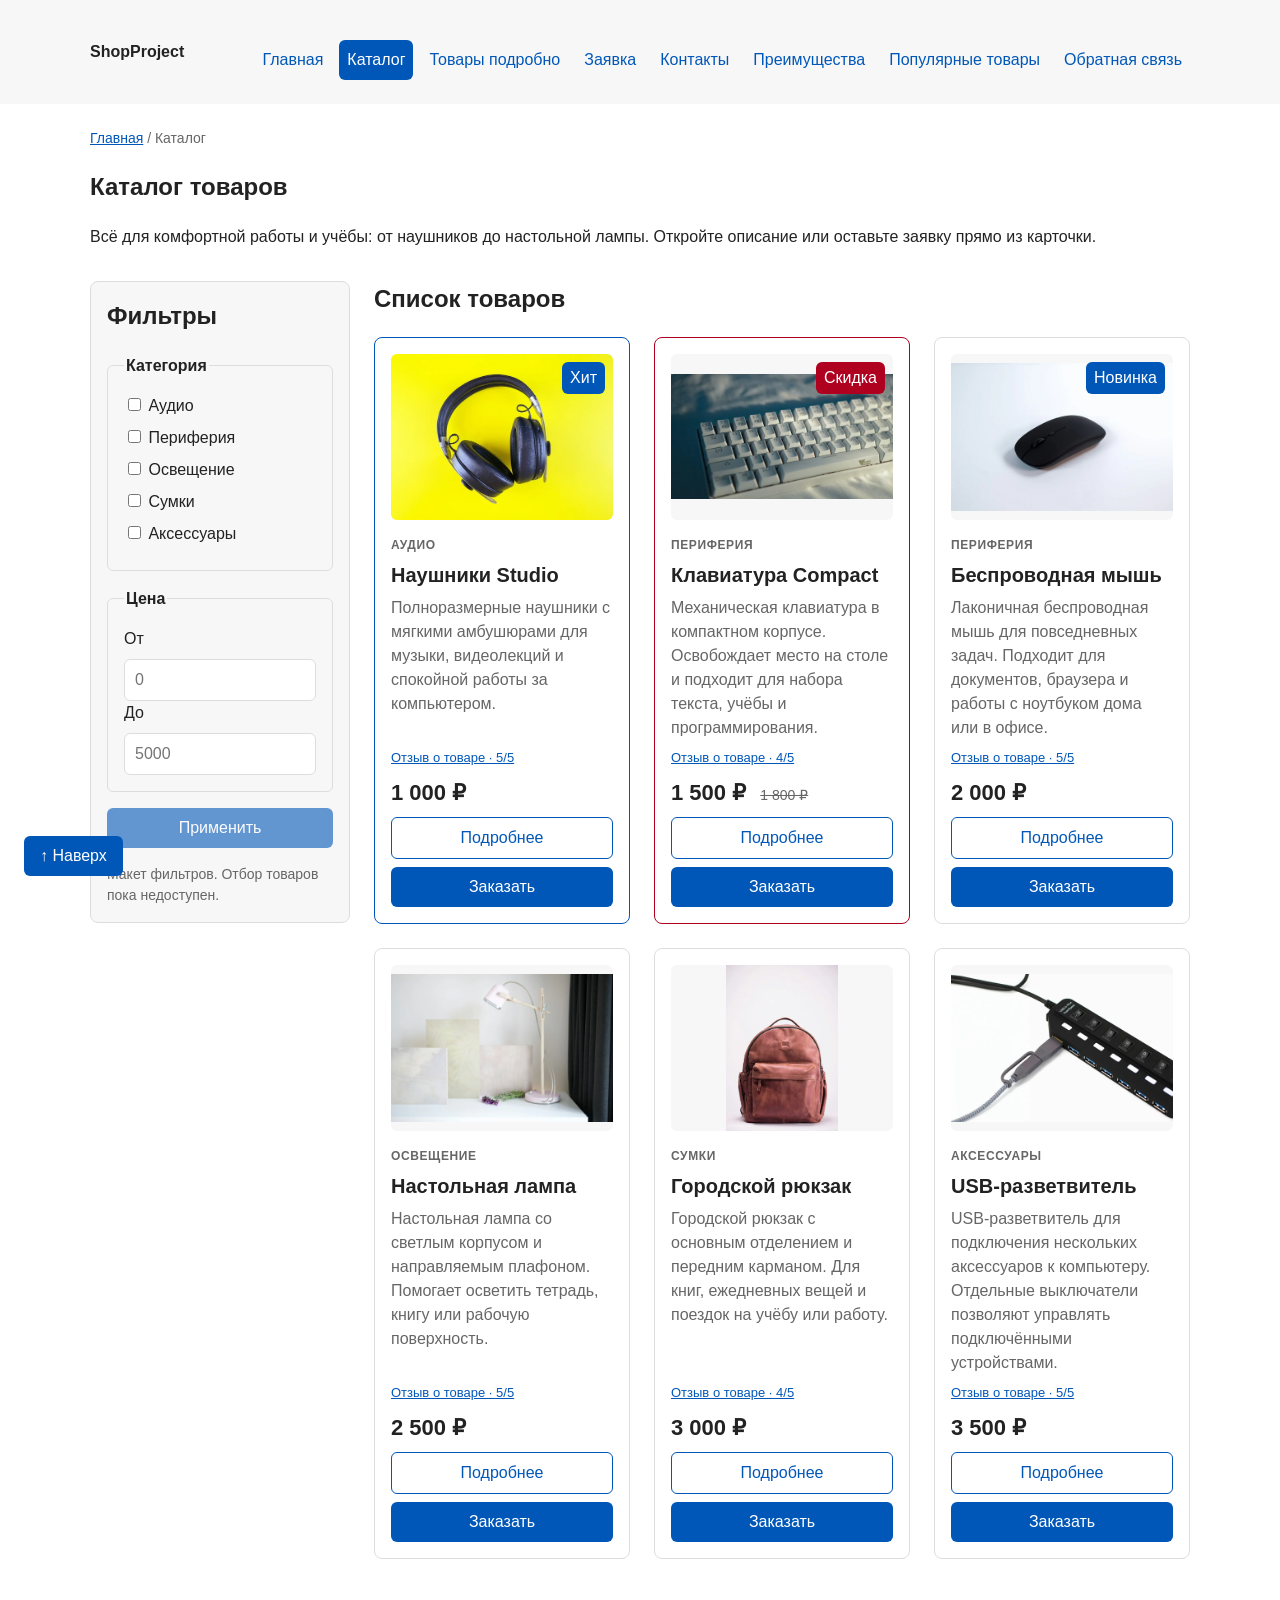
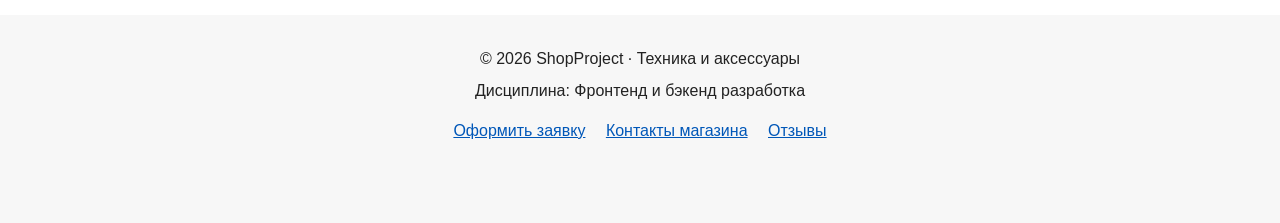
==== commit 5f7130d7: "feat: add product photos names and six product reviews" ====
--- a/catalog.html
+++ b/catalog.html
@@ -3,8 +3,8 @@
 <head>
   <meta charset="UTF-8">
   <meta name="viewport" content="width=device-width, initial-scale=1.0">
-  <meta name="description" content="Шесть учебных товаров, цены, категории и ссылки на подробные характеристики.">
-  <title>Каталог товаров — Учебный интернет-магазин</title>
+  <meta name="description" content="Каталог ShopProject: наушники, клавиатура, мышь, лампа, рюкзак и USB-разветвитель с фотографиями и ценами.">
+  <title>Каталог товаров — ShopProject</title>
   <link rel="stylesheet" href="css/style.css">
   <script src="js/main.js" defer></script>
 </head>
@@ -37,9 +37,8 @@
     <section class="section">
       <h1>Каталог товаров</h1>
       <p>
-        На этой странице представлен учебный каталог товаров.
-        Слева размещена учебная форма фильтров, справа — список товаров.
-        Фильтры показаны как статический макет; отбор и сортировка товаров пока не выполняются.
+        Всё для комфортной работы и учёбы: от наушников до настольной лампы.
+        Откройте описание или оставьте заявку прямо из карточки.
       </p>
     </section>
 
@@ -52,16 +51,24 @@
             <legend class="catalog-filters__legend">Категория</legend>
 
             <label class="catalog-filters__label">
-              <input type="checkbox" name="category" value="all">
-              Все товары
-            </label>
-            <label class="catalog-filters__label">
-              <input type="checkbox" name="category" value="popular">
-              Популярные
-            </label>
-            <label class="catalog-filters__label">
-              <input type="checkbox" name="category" value="new">
-              Новинки
+              <input type="checkbox" name="category" value="audio">
+              Аудио
+            </label>
+            <label class="catalog-filters__label">
+              <input type="checkbox" name="category" value="peripherals">
+              Периферия
+            </label>
+            <label class="catalog-filters__label">
+              <input type="checkbox" name="category" value="lighting">
+              Освещение
+            </label>
+            <label class="catalog-filters__label">
+              <input type="checkbox" name="category" value="bags">
+              Сумки
+            </label>
+            <label class="catalog-filters__label">
+              <input type="checkbox" name="category" value="accessories">
+              Аксессуары
             </label>
           </fieldset>
 
@@ -85,61 +92,73 @@
         <div class="products-grid">
         <article class="product-card product-card--featured">
           <span class="product-card__badge">Хит</span>
-          <img class="product-card__img" src="images/product-placeholder.svg" alt="" width="320" height="120">
-          <h3 class="product-card__title">Товар 1</h3>
-          <p class="product-card__description">Базовая модель для знакомства с ассортиментом. Компактный вариант для повседневного использования.</p>
-          <p class="product-card__price">Цена: 1000 руб.</p>
+          <img class="product-card__img" src="images/products/headphones.webp" alt="Чёрные полноразмерные наушники на жёлтом фоне" width="1080" height="810" loading="lazy" decoding="async">
+          <p class="product-card__category">Аудио</p>
+          <h3 class="product-card__title">Наушники Studio</h3>
+          <p class="product-card__description">Полноразмерные наушники с мягкими амбушюрами для музыки, видеолекций и спокойной работы за компьютером.</p>
+          <a class="product-card__reviews" href="index.html#review-1">Отзыв о товаре · 5/5</a>
+          <p class="product-card__price">1 000 ₽</p>
           <a class="button button--secondary product-card__button" href="product.html#product-1">Подробнее</a>
-          <button class="button button--primary product-card__button" type="button" data-product="Товар 1">Заказать</button>
+          <button class="button button--primary product-card__button" type="button" data-product="Наушники Studio">Заказать</button>
         </article>
         <article class="product-card product-card--discount">
           <span class="product-card__badge">Скидка</span>
-          <img class="product-card__img" src="images/product-placeholder.svg" alt="" width="320" height="120">
-          <h3 class="product-card__title">Товар 2</h3>
-          <p class="product-card__description">Модель с расширенной комплектацией. Подходит, если нужны дополнительные принадлежности.</p>
-          <p class="product-card__price">Цена: 1500 руб.</p>
+          <img class="product-card__img" src="images/products/keyboard.webp" alt="Компактная механическая клавиатура со светлыми клавишами" width="1080" height="608" loading="lazy" decoding="async">
+          <p class="product-card__category">Периферия</p>
+          <h3 class="product-card__title">Клавиатура Compact</h3>
+          <p class="product-card__description">Механическая клавиатура в компактном корпусе. Освобождает место на столе и подходит для набора текста, учёбы и программирования.</p>
+          <a class="product-card__reviews" href="index.html#review-2">Отзыв о товаре · 4/5</a>
+          <p class="product-card__price">1 500 ₽ <del class="product-card__old-price">1 800 ₽</del></p>
           <a class="button button--secondary product-card__button" href="product.html#product-2">Подробнее</a>
-          <button class="button button--primary product-card__button" type="button" data-product="Товар 2">Заказать</button>
+          <button class="button button--primary product-card__button" type="button" data-product="Клавиатура Compact">Заказать</button>
         </article>
         <article class="product-card">
           <span class="product-card__badge">Новинка</span>
-          <img class="product-card__img" src="images/product-placeholder.svg" alt="" width="320" height="120">
-          <h3 class="product-card__title">Товар 3</h3>
-          <p class="product-card__description">Модель с полной комплектацией и защитным чехлом для хранения.</p>
-          <p class="product-card__price">Цена: 2000 руб.</p>
+          <img class="product-card__img" src="images/products/mouse.webp" alt="Чёрная беспроводная компьютерная мышь на светлой поверхности" width="1080" height="720" loading="lazy" decoding="async">
+          <p class="product-card__category">Периферия</p>
+          <h3 class="product-card__title">Беспроводная мышь</h3>
+          <p class="product-card__description">Лаконичная беспроводная мышь для повседневных задач. Подходит для документов, браузера и работы с ноутбуком дома или в офисе.</p>
+          <a class="product-card__reviews" href="index.html#review-3">Отзыв о товаре · 5/5</a>
+          <p class="product-card__price">2 000 ₽</p>
           <a class="button button--secondary product-card__button" href="product.html#product-3">Подробнее</a>
-          <button class="button button--primary product-card__button" type="button" data-product="Товар 3">Заказать</button>
-        </article>
-        <article class="product-card">
-          <img class="product-card__img" src="images/product-placeholder.svg" alt="" width="320" height="120">
-          <h3 class="product-card__title">Товар 4</h3>
-          <p class="product-card__description">Компактная модель с органайзером для принадлежностей. Удобный вариант для небольшого рабочего места.</p>
-          <p class="product-card__price">Цена: 2500 руб.</p>
+          <button class="button button--primary product-card__button" type="button" data-product="Беспроводная мышь">Заказать</button>
+        </article>
+        <article class="product-card">
+          <img class="product-card__img" src="images/products/lamp.webp" alt="Светлая настольная лампа с направляемым плафоном" width="1080" height="720" loading="lazy" decoding="async">
+          <p class="product-card__category">Освещение</p>
+          <h3 class="product-card__title">Настольная лампа</h3>
+          <p class="product-card__description">Настольная лампа со светлым корпусом и направляемым плафоном. Помогает осветить тетрадь, книгу или рабочую поверхность.</p>
+          <a class="product-card__reviews" href="index.html#review-4">Отзыв о товаре · 5/5</a>
+          <p class="product-card__price">2 500 ₽</p>
           <a class="button button--secondary product-card__button" href="product.html#product-4">Подробнее</a>
-          <button class="button button--primary product-card__button" type="button" data-product="Товар 4">Заказать</button>
-        </article>
-        <article class="product-card">
-          <img class="product-card__img" src="images/product-placeholder.svg" alt="" width="320" height="120">
-          <h3 class="product-card__title">Товар 5</h3>
-          <p class="product-card__description">Дорожная модель с сумкой для переноски. Подходит для использования вне дома и в поездках.</p>
-          <p class="product-card__price">Цена: 3000 руб.</p>
+          <button class="button button--primary product-card__button" type="button" data-product="Настольная лампа">Заказать</button>
+        </article>
+        <article class="product-card">
+          <img class="product-card__img" src="images/products/backpack.webp" alt="Коричневый городской рюкзак с передним карманом" width="601" height="900" loading="lazy" decoding="async">
+          <p class="product-card__category">Сумки</p>
+          <h3 class="product-card__title">Городской рюкзак</h3>
+          <p class="product-card__description">Городской рюкзак с основным отделением и передним карманом. Для книг, ежедневных вещей и поездок на учёбу или работу.</p>
+          <a class="product-card__reviews" href="index.html#review-5">Отзыв о товаре · 4/5</a>
+          <p class="product-card__price">3 000 ₽</p>
           <a class="button button--secondary product-card__button" href="product.html#product-5">Подробнее</a>
-          <button class="button button--primary product-card__button" type="button" data-product="Товар 5">Заказать</button>
-        </article>
-        <article class="product-card">
-          <img class="product-card__img" src="images/product-placeholder.svg" alt="" width="320" height="120">
-          <h3 class="product-card__title">Товар 6</h3>
-          <p class="product-card__description">Расширенный набор с дополнительными принадлежностями и футляром. Вариант для тех, кому нужна полная организация хранения.</p>
-          <p class="product-card__price">Цена: 3500 руб.</p>
+          <button class="button button--primary product-card__button" type="button" data-product="Городской рюкзак">Заказать</button>
+        </article>
+        <article class="product-card">
+          <img class="product-card__img" src="images/products/usb-hub.webp" alt="Чёрный USB-разветвитель с несколькими портами и выключателями" width="1080" height="720" loading="lazy" decoding="async">
+          <p class="product-card__category">Аксессуары</p>
+          <h3 class="product-card__title">USB-разветвитель</h3>
+          <p class="product-card__description">USB-разветвитель для подключения нескольких аксессуаров к компьютеру. Отдельные выключатели позволяют управлять подключёнными устройствами.</p>
+          <a class="product-card__reviews" href="index.html#review-6">Отзыв о товаре · 5/5</a>
+          <p class="product-card__price">3 500 ₽</p>
           <a class="button button--secondary product-card__button" href="product.html#product-6">Подробнее</a>
-          <button class="button button--primary product-card__button" type="button" data-product="Товар 6">Заказать</button>
+          <button class="button button--primary product-card__button" type="button" data-product="USB-разветвитель">Заказать</button>
         </article>
         </div>
       </section>
     </div>
   </main>
   <footer class="site-footer" id="contacts">
-    <p class="site-footer__text">&copy; 2026 Учебный интернет-магазин ShopProject</p>
+    <p class="site-footer__text">&copy; 2026 ShopProject · Техника и аксессуары</p>
     <p class="site-footer__text">Дисциплина: Фронтенд и бэкенд разработка</p>
     <a class="site-footer__link" href="order.html">Оформить заявку</a>
     <a class="site-footer__link" href="contacts.html">Контакты магазина</a>
@@ -153,12 +172,12 @@
         <label class="order-form__label" for="selected-product">Товар или консультация</label>
         <select class="order-form__select" id="selected-product" name="product" required>
           <option value="">Выберите товар или консультацию</option>
-          <option value="Товар 1">Товар 1 — 1000 руб.</option>
-          <option value="Товар 2">Товар 2 — 1500 руб.</option>
-          <option value="Товар 3">Товар 3 — 2000 руб.</option>
-          <option value="Товар 4">Товар 4 — 2500 руб.</option>
-          <option value="Товар 5">Товар 5 — 3000 руб.</option>
-          <option value="Товар 6">Товар 6 — 3500 руб.</option>
+          <option value="Наушники Studio">Наушники Studio — 1 000 ₽</option>
+          <option value="Клавиатура Compact">Клавиатура Compact — 1 500 ₽</option>
+          <option value="Беспроводная мышь">Беспроводная мышь — 2 000 ₽</option>
+          <option value="Настольная лампа">Настольная лампа — 2 500 ₽</option>
+          <option value="Городской рюкзак">Городской рюкзак — 3 000 ₽</option>
+          <option value="USB-разветвитель">USB-разветвитель — 3 500 ₽</option>
           <option value="Консультация">Консультация по ассортименту</option>
         </select>
       </div>
--- a/css/style.css
+++ b/css/style.css
@@ -469,7 +469,7 @@
 .reviews__intro { margin-bottom: var(--space-lg); color: var(--color-muted); }
 .reviews__list {
   display: grid;
-  grid-template-columns: repeat(auto-fit, minmax(240px, 1fr));
+  grid-template-columns: repeat(auto-fit, minmax(280px, 1fr));
   gap: var(--space-lg);
 }
 .review-card {
@@ -485,3 +485,41 @@
 .review-card__rating { margin: var(--space-md) 0; color: var(--color-primary); letter-spacing: 2px; }
 .review-card__quote { margin: 0; }
 .review-card__text { margin: 0; }
+
+/* Предметные фотографии и оформление ассортимента. */
+.hero__eyebrow {
+  margin: 0 0 var(--space-sm);
+  color: var(--color-primary);
+  font-size: 13px;
+  font-weight: 700;
+  letter-spacing: 1px;
+  text-transform: uppercase;
+}
+.hero__title { max-width: 720px; margin: 0 0 var(--space-md); font-size: clamp(30px, 4vw, 48px); line-height: 1.15; }
+.hero__description { max-width: 700px; margin-bottom: var(--space-lg); color: var(--color-muted); }
+.product-card__img {
+  aspect-ratio: 4 / 3;
+  object-fit: contain;
+  background-color: var(--color-surface);
+}
+.product-card__category, .product-details__category {
+  margin: var(--space-sm) 0 0;
+  color: var(--color-muted);
+  font-size: 12px;
+  font-weight: 700;
+  letter-spacing: 0.6px;
+  text-transform: uppercase;
+}
+.product-card__title { font-size: 20px; line-height: 1.3; }
+.product-card__reviews { font-size: 13px; }
+.product-card__price { font-size: 22px; }
+.product-card__old-price { margin-left: var(--space-sm); color: var(--color-muted); font-size: 14px; font-weight: 400; }
+.product-card__button { align-self: stretch; text-align: center; }
+.product-details__image { aspect-ratio: 4 / 3; object-fit: contain; background-color: var(--color-surface); }
+.product-details__category { margin-bottom: var(--space-sm); }
+.product-details__features { padding-left: var(--space-lg); }
+.product-details__feature { margin-bottom: var(--space-xs); }
+.product-details__review { margin-bottom: var(--space-lg); }
+.product-table { min-width: 1080px; }
+.table-scroll:focus-visible { outline: 2px solid var(--color-primary); outline-offset: 4px; }
+.review-card { scroll-margin-top: var(--space-lg); }
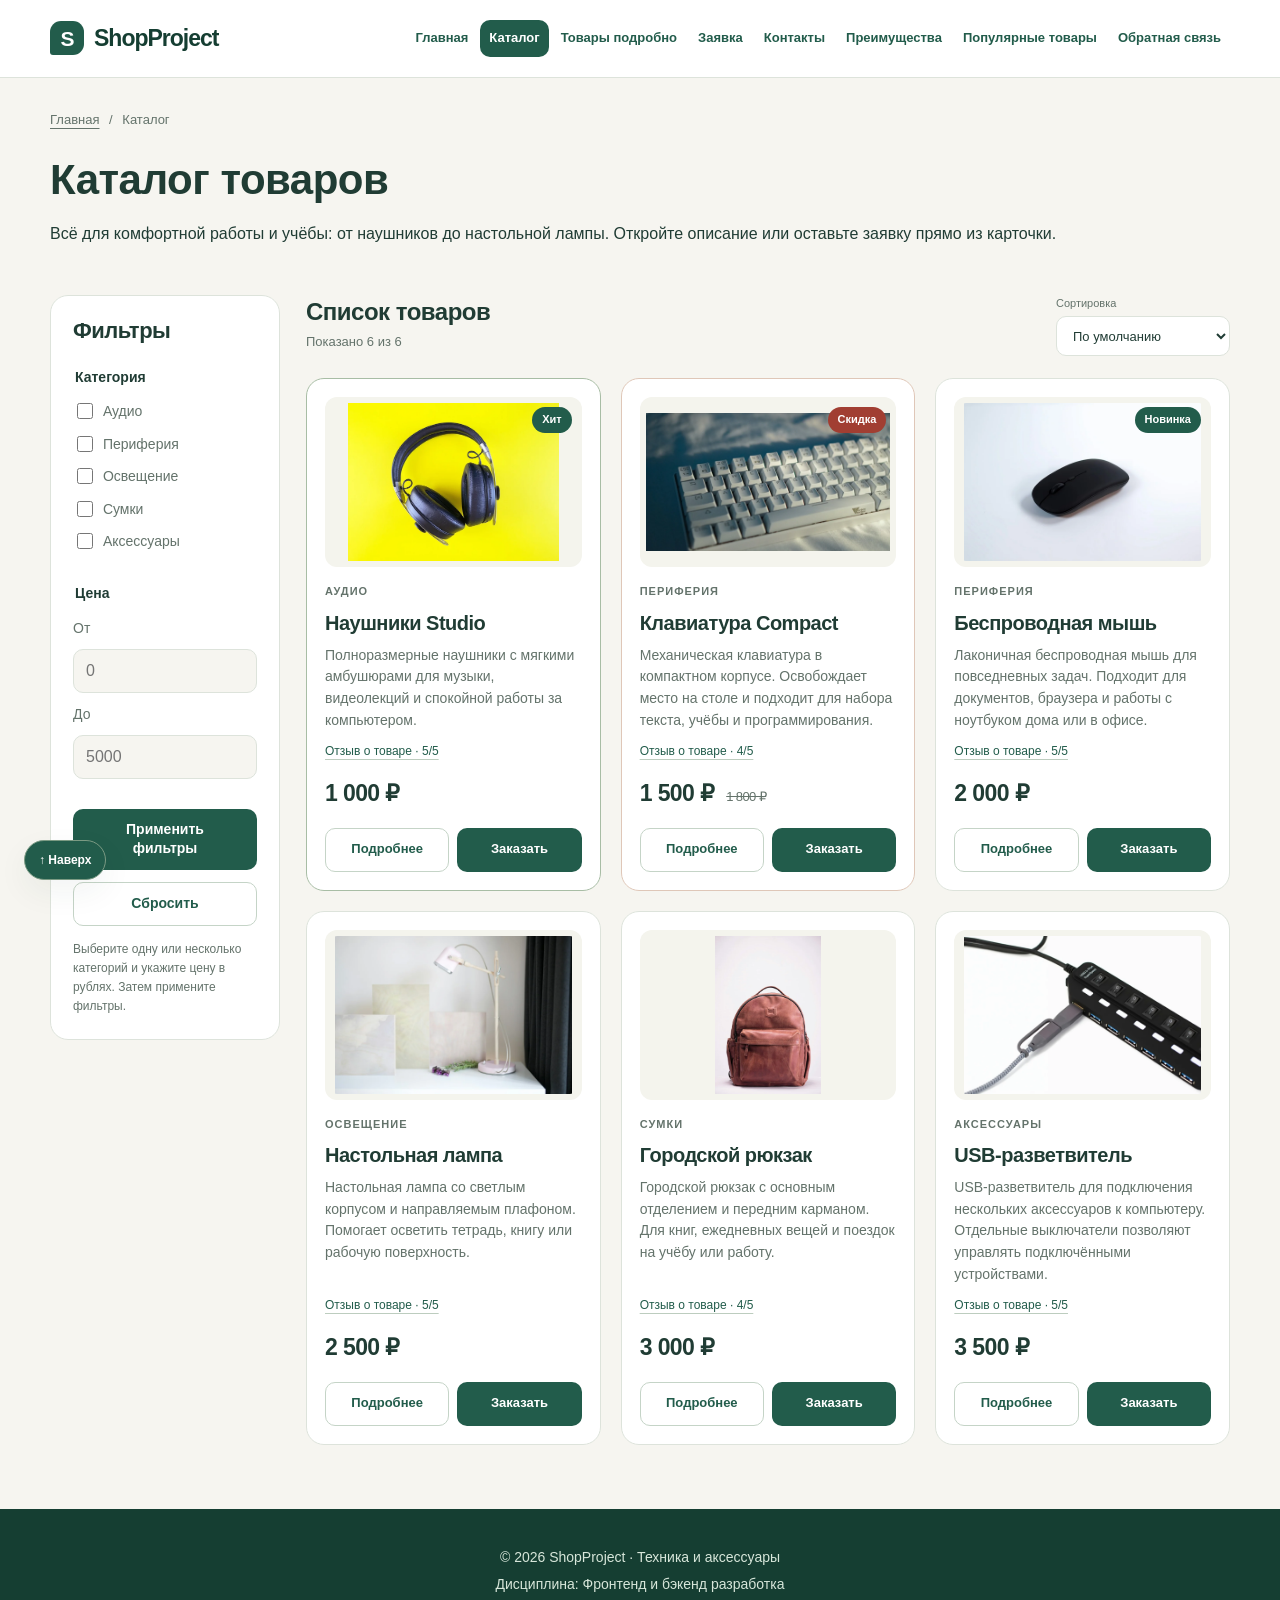
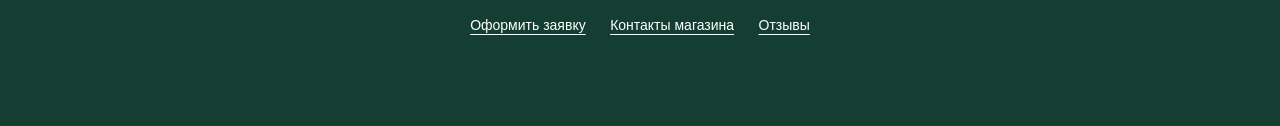
==== commit 01288edd: "feat: refresh shop palette and enable catalog filtering" ====
--- a/catalog.html
+++ b/catalog.html
@@ -46,7 +46,7 @@
       <aside class="catalog-filters">
         <h2 class="catalog-filters__title">Фильтры</h2>
 
-        <form class="catalog-filters__form" action="#" method="get">
+        <form class="catalog-filters__form" action="catalog.html" method="get" data-catalog-filters aria-describedby="filter-hint">
           <fieldset class="catalog-filters__group">
             <legend class="catalog-filters__legend">Категория</legend>
 
@@ -76,21 +76,42 @@
             <legend class="catalog-filters__legend">Цена</legend>
 
             <label class="catalog-filters__label" for="price-from">От</label>
-            <input class="catalog-filters__input" id="price-from" name="price-from" type="number" min="0" placeholder="0">
+            <input class="catalog-filters__input" id="price-from" name="price-from" type="number" min="0" step="1" inputmode="numeric" placeholder="0">
 
             <label class="catalog-filters__label" for="price-to">До</label>
-            <input class="catalog-filters__input" id="price-to" name="price-to" type="number" min="0" placeholder="5000">
+            <input class="catalog-filters__input" id="price-to" name="price-to" type="number" min="0" step="1" inputmode="numeric" placeholder="5000">
           </fieldset>
 
-          <button class="button button--primary" type="submit" disabled>Применить</button>
-          <p class="catalog-filters__hint">Макет фильтров. Отбор товаров пока недоступен.</p>
+          <p class="catalog-filters__error" id="filter-error" role="alert" hidden></p>
+          <button class="button button--primary" type="submit">Применить фильтры</button>
+          <button class="button button--secondary" type="reset">Сбросить</button>
+          <p class="catalog-filters__hint" id="filter-hint">Выберите одну или несколько категорий и укажите цену в рублях. Затем примените фильтры.</p>
+          <noscript><p class="catalog-filters__hint">Для фильтрации включите JavaScript. Сейчас показаны все товары.</p></noscript>
         </form>
       </aside>
 
       <section class="catalog-layout__products">
-        <h2 class="catalog-layout__title">Список товаров</h2>
-        <div class="products-grid">
-        <article class="product-card product-card--featured">
+        <div class="catalog-layout__toolbar">
+          <div class="catalog-layout__summary">
+            <h2 class="catalog-layout__title">Список товаров</h2>
+            <p class="catalog-layout__count" data-catalog-count role="status" aria-live="polite" aria-atomic="true">Показано 6 из 6</p>
+          </div>
+          <label class="catalog-layout__sort-label" for="catalog-sort">Сортировка
+            <select class="catalog-layout__sort" id="catalog-sort" name="sort" data-catalog-sort>
+              <option value="default">По умолчанию</option>
+              <option value="price-asc">Сначала дешевле</option>
+              <option value="price-desc">Сначала дороже</option>
+              <option value="name">По названию</option>
+            </select>
+          </label>
+        </div>
+        <div class="catalog-layout__empty" data-catalog-empty hidden>
+          <h3 class="catalog-layout__empty-title">Пока ничего не нашлось</h3>
+          <p>Попробуйте выбрать другую категорию или расширить диапазон цен.</p>
+          <button class="button button--secondary" type="button" data-catalog-reset>Показать все товары</button>
+        </div>
+        <div class="products-grid products-grid--catalog" data-catalog-grid>
+        <article class="product-card product-card--featured" data-category="audio" data-price="1000">
           <span class="product-card__badge">Хит</span>
           <img class="product-card__img" src="images/products/headphones.webp" alt="Чёрные полноразмерные наушники на жёлтом фоне" width="1080" height="810" loading="lazy" decoding="async">
           <p class="product-card__category">Аудио</p>
@@ -98,10 +119,12 @@
           <p class="product-card__description">Полноразмерные наушники с мягкими амбушюрами для музыки, видеолекций и спокойной работы за компьютером.</p>
           <a class="product-card__reviews" href="index.html#review-1">Отзыв о товаре · 5/5</a>
           <p class="product-card__price">1 000 ₽</p>
-          <a class="button button--secondary product-card__button" href="product.html#product-1">Подробнее</a>
-          <button class="button button--primary product-card__button" type="button" data-product="Наушники Studio">Заказать</button>
-        </article>
-        <article class="product-card product-card--discount">
+          <div class="product-card__actions">
+            <a class="button button--secondary product-card__button" href="product.html#product-1">Подробнее</a>
+            <button class="button button--primary product-card__button" type="button" data-product="Наушники Studio">Заказать</button>
+          </div>
+        </article>
+        <article class="product-card product-card--discount" data-category="peripherals" data-price="1500">
           <span class="product-card__badge">Скидка</span>
           <img class="product-card__img" src="images/products/keyboard.webp" alt="Компактная механическая клавиатура со светлыми клавишами" width="1080" height="608" loading="lazy" decoding="async">
           <p class="product-card__category">Периферия</p>
@@ -109,10 +132,12 @@
           <p class="product-card__description">Механическая клавиатура в компактном корпусе. Освобождает место на столе и подходит для набора текста, учёбы и программирования.</p>
           <a class="product-card__reviews" href="index.html#review-2">Отзыв о товаре · 4/5</a>
           <p class="product-card__price">1 500 ₽ <del class="product-card__old-price">1 800 ₽</del></p>
-          <a class="button button--secondary product-card__button" href="product.html#product-2">Подробнее</a>
-          <button class="button button--primary product-card__button" type="button" data-product="Клавиатура Compact">Заказать</button>
-        </article>
-        <article class="product-card">
+          <div class="product-card__actions">
+            <a class="button button--secondary product-card__button" href="product.html#product-2">Подробнее</a>
+            <button class="button button--primary product-card__button" type="button" data-product="Клавиатура Compact">Заказать</button>
+          </div>
+        </article>
+        <article class="product-card" data-category="peripherals" data-price="2000">
           <span class="product-card__badge">Новинка</span>
           <img class="product-card__img" src="images/products/mouse.webp" alt="Чёрная беспроводная компьютерная мышь на светлой поверхности" width="1080" height="720" loading="lazy" decoding="async">
           <p class="product-card__category">Периферия</p>
@@ -120,38 +145,46 @@
           <p class="product-card__description">Лаконичная беспроводная мышь для повседневных задач. Подходит для документов, браузера и работы с ноутбуком дома или в офисе.</p>
           <a class="product-card__reviews" href="index.html#review-3">Отзыв о товаре · 5/5</a>
           <p class="product-card__price">2 000 ₽</p>
-          <a class="button button--secondary product-card__button" href="product.html#product-3">Подробнее</a>
-          <button class="button button--primary product-card__button" type="button" data-product="Беспроводная мышь">Заказать</button>
-        </article>
-        <article class="product-card">
+          <div class="product-card__actions">
+            <a class="button button--secondary product-card__button" href="product.html#product-3">Подробнее</a>
+            <button class="button button--primary product-card__button" type="button" data-product="Беспроводная мышь">Заказать</button>
+          </div>
+        </article>
+        <article class="product-card" data-category="lighting" data-price="2500">
           <img class="product-card__img" src="images/products/lamp.webp" alt="Светлая настольная лампа с направляемым плафоном" width="1080" height="720" loading="lazy" decoding="async">
           <p class="product-card__category">Освещение</p>
           <h3 class="product-card__title">Настольная лампа</h3>
           <p class="product-card__description">Настольная лампа со светлым корпусом и направляемым плафоном. Помогает осветить тетрадь, книгу или рабочую поверхность.</p>
           <a class="product-card__reviews" href="index.html#review-4">Отзыв о товаре · 5/5</a>
           <p class="product-card__price">2 500 ₽</p>
-          <a class="button button--secondary product-card__button" href="product.html#product-4">Подробнее</a>
-          <button class="button button--primary product-card__button" type="button" data-product="Настольная лампа">Заказать</button>
-        </article>
-        <article class="product-card">
+          <div class="product-card__actions">
+            <a class="button button--secondary product-card__button" href="product.html#product-4">Подробнее</a>
+            <button class="button button--primary product-card__button" type="button" data-product="Настольная лампа">Заказать</button>
+          </div>
+        </article>
+        <article class="product-card" data-category="bags" data-price="3000">
           <img class="product-card__img" src="images/products/backpack.webp" alt="Коричневый городской рюкзак с передним карманом" width="601" height="900" loading="lazy" decoding="async">
           <p class="product-card__category">Сумки</p>
           <h3 class="product-card__title">Городской рюкзак</h3>
           <p class="product-card__description">Городской рюкзак с основным отделением и передним карманом. Для книг, ежедневных вещей и поездок на учёбу или работу.</p>
           <a class="product-card__reviews" href="index.html#review-5">Отзыв о товаре · 4/5</a>
           <p class="product-card__price">3 000 ₽</p>
-          <a class="button button--secondary product-card__button" href="product.html#product-5">Подробнее</a>
-          <button class="button button--primary product-card__button" type="button" data-product="Городской рюкзак">Заказать</button>
-        </article>
-        <article class="product-card">
+          <div class="product-card__actions">
+            <a class="button button--secondary product-card__button" href="product.html#product-5">Подробнее</a>
+            <button class="button button--primary product-card__button" type="button" data-product="Городской рюкзак">Заказать</button>
+          </div>
+        </article>
+        <article class="product-card" data-category="accessories" data-price="3500">
           <img class="product-card__img" src="images/products/usb-hub.webp" alt="Чёрный USB-разветвитель с несколькими портами и выключателями" width="1080" height="720" loading="lazy" decoding="async">
           <p class="product-card__category">Аксессуары</p>
           <h3 class="product-card__title">USB-разветвитель</h3>
           <p class="product-card__description">USB-разветвитель для подключения нескольких аксессуаров к компьютеру. Отдельные выключатели позволяют управлять подключёнными устройствами.</p>
           <a class="product-card__reviews" href="index.html#review-6">Отзыв о товаре · 5/5</a>
           <p class="product-card__price">3 500 ₽</p>
-          <a class="button button--secondary product-card__button" href="product.html#product-6">Подробнее</a>
-          <button class="button button--primary product-card__button" type="button" data-product="USB-разветвитель">Заказать</button>
+          <div class="product-card__actions">
+            <a class="button button--secondary product-card__button" href="product.html#product-6">Подробнее</a>
+            <button class="button button--primary product-card__button" type="button" data-product="USB-разветвитель">Заказать</button>
+          </div>
         </article>
         </div>
       </section>
--- a/css/style.css
+++ b/css/style.css
@@ -1,525 +1,271 @@
-/* ===============================
-   1. Переменные проекта
-   =============================== */
-
+/* Общая палитра: тёплый фон, хвойный зелёный и терракотовый акцент. */
 :root {
-  /* Основные цвета проекта */
-  --color-bg: #ffffff;
-  --color-text: #222222;
-  --color-muted: #666666;
-  --color-primary: #0057b8;
-  --color-primary-dark: #003f86;
-  --color-border: #dddddd;
-  --color-surface: #f7f7f7;
-  --color-surface-accent: #eef5ff;
-  --color-danger: #b00020;
-  --color-success: #168a2f;
-  --color-success-bg: #eefaf0;
+  --color-bg: #f6f5f0;
+  --color-text: #203c34;
+  --color-muted: #64736b;
+  --color-primary: #225c4b;
+  --color-primary-dark: #153e32;
+  --color-border: #dde3db;
+  --color-surface: #ffffff;
+  --color-surface-accent: #eaf0e5;
+  --color-accent: #f0b38c;
+  --color-danger: #a13e32;
+  --color-success: #225c4b;
+  --color-success-bg: #eaf3e8;
   --color-white: #ffffff;
-
-  /* Отступы */
   --space-xs: 4px;
   --space-sm: 8px;
   --space-md: 16px;
   --space-lg: 24px;
   --space-xl: 32px;
-
-  /* Скругления */
-  --radius-sm: 6px;
-  --radius-md: 8px;
-  --radius-lg: 12px;
-
-  /* Размеры */
-  --container-width: 1100px;
-}
-
-/* ===============================
-   2. Базовые стили
-   =============================== */
-
-* {
-  box-sizing: border-box;
-}
-
-html {
-  scroll-behavior: smooth;
-}
-
-:target {
-  outline: 2px dashed var(--color-primary);
-  outline-offset: 4px;
-}
-
+  --radius-sm: 10px;
+  --radius-md: 18px;
+  --radius-lg: 28px;
+  --container-width: 1180px;
+  --shadow-card: 0 12px 32px rgba(32, 60, 52, 0.06);
+}
+
+* { box-sizing: border-box; }
+html { scroll-behavior: smooth; }
 body {
   margin: 0;
-  font-family: Arial, sans-serif;
-  line-height: 1.5;
+  font-family: "Avenir Next", "Segoe UI", Arial, sans-serif;
+  line-height: 1.6;
   color: var(--color-text);
-  background-color: var(--color-bg);
-}
-
-.site-header,
-.page-main,
-.site-footer {
-  padding: var(--space-lg);
-}
-
-/* ===============================
-   3. Общие элементы интерфейса
-   =============================== */
-
-a {
-  color: var(--color-primary);
-}
-
-a:hover {
-  color: var(--color-primary-dark);
-}
-
-a:focus-visible {
-  outline: 2px solid var(--color-primary);
-  outline-offset: 3px;
-}
-
-.button {
-  display: inline-block;
-  padding: var(--space-sm) var(--space-md);
-  color: var(--color-white);
-  background-color: var(--color-primary);
-  text-decoration: none;
-  border: none;
-  cursor: pointer;
-  border-radius: var(--radius-sm);
-}
-
-.button:hover {
-  color: var(--color-white);
-  background-color: var(--color-primary-dark);
-}
-
-.button:focus-visible {
-  outline: 2px solid var(--color-primary);
-  outline-offset: 3px;
-}
-
-.button:disabled {
-  opacity: 0.6;
-  cursor: not-allowed;
-}
-
-/* ===============================
-   4. Компоненты страницы
-   =============================== */
-
-.site-header {
-  background-color: var(--color-surface);
-}
-
-.site-footer {
-  padding-bottom: calc(var(--space-lg) * 3);
-  background-color: var(--color-surface);
-}
-
+  background: var(--color-bg);
+}
+[hidden] { display: none !important; }
+::selection { color: var(--color-primary-dark); background: var(--color-accent); }
+:target { scroll-margin-top: var(--space-lg); }
+a { color: var(--color-primary); text-underline-offset: 4px; }
+a:hover { color: var(--color-primary-dark); }
+a:focus-visible, button:focus-visible, input:focus-visible, select:focus-visible,
+textarea:focus-visible, summary:focus-visible, .table-scroll:focus-visible {
+  outline: 3px solid var(--color-primary);
+  outline-offset: 4px;
+}
+h1, h2, h3 { line-height: 1.2; letter-spacing: -0.5px; }
+h1 { margin: 0 0 var(--space-md); font-size: clamp(30px, 4vw, 42px); }
+h2 { font-size: clamp(24px, 3vw, 30px); }
+button, input, select, textarea { font: inherit; }
+button, a, input, select, textarea { -webkit-tap-highlight-color: transparent; }
+
+/* Общее меню и подвал. */
+.site-header { padding: 20px 28px; border-bottom: 1px solid var(--color-border); background: var(--color-surface); }
 .site-header__inner {
   display: flex;
   align-items: center;
   justify-content: space-between;
   flex-wrap: wrap;
-  gap: var(--space-md);
+  gap: 20px;
   max-width: var(--container-width);
   margin: 0 auto;
 }
-
-.site-header__logo {
-  font-weight: bold;
-  text-decoration: none;
-  color: var(--color-text);
-}
-
-.site-nav__list {
-  display: flex;
-  flex-wrap: wrap;
+.site-header__logo { display: inline-flex; align-items: center; gap: 10px; color: var(--color-primary-dark); font-size: 23px; font-weight: 800; letter-spacing: -1px; text-decoration: none; }
+.site-header__logo::before { content: "S"; display: grid; place-items: center; width: 34px; height: 34px; color: var(--color-white); background: var(--color-primary); border-radius: 11px 11px 11px 3px; font-size: 21px; }
+.site-nav__list { display: flex; align-items: center; justify-content: flex-end; flex-wrap: wrap; gap: 3px; padding: 0; margin: 0; list-style: none; }
+.site-nav__link { display: inline-block; padding: 8px 9px; border-radius: var(--radius-sm); font-size: 13px; font-weight: 600; text-decoration: none; }
+.site-nav__link:hover { color: var(--color-primary-dark); background: var(--color-surface-accent); }
+.site-nav__link--active { color: var(--color-white); background: var(--color-primary); }
+.site-nav__link--active:hover { color: var(--color-white); background: var(--color-primary-dark); }
+.page-main { padding: 32px 28px 16px; }
+.breadcrumbs { max-width: var(--container-width); margin: 0 auto 24px; color: var(--color-muted); font-size: 13px; }
+.breadcrumbs__current::before { content: " / "; padding: 0 6px; }
+.breadcrumbs__link { color: var(--color-muted); }
+.site-footer { padding: 32px 24px 88px; color: #d7e6da; text-align: center; background: var(--color-primary-dark); }
+.site-footer__text { margin: 5px 0; font-size: 14px; }
+.site-footer__link { display: inline-block; margin: 14px 10px 0; color: var(--color-white); font-size: 14px; }
+.site-footer__link:hover { color: var(--color-accent); }
+
+/* Кнопки и основные разделы. */
+.button {
+  display: inline-flex;
   justify-content: center;
   align-items: center;
   gap: var(--space-sm);
-  padding: 0;
-  margin: var(--space-md) 0 0;
-  list-style: none;
-}
-
-.site-nav__link {
-  display: inline-block;
-  padding: var(--space-sm);
-  color: var(--color-primary);
+  min-height: 44px;
+  padding: 10px 18px;
+  border: 1px solid transparent;
+  border-radius: var(--radius-sm);
+  color: var(--color-white);
+  background: var(--color-primary);
+  font-size: 14px;
+  font-weight: 600;
+  line-height: 1.4;
   text-decoration: none;
-  border-radius: var(--radius-sm);
-}
-
-.site-header__logo:hover {
-  color: var(--color-primary-dark);
-}
-
-.site-nav__link:hover {
-  color: var(--color-white);
-  background-color: var(--color-primary);
-}
-
-.breadcrumbs {
+  text-align: center;
+  cursor: pointer;
+  transition: background-color 180ms, border-color 180ms, box-shadow 180ms;
+}
+.button:hover { color: var(--color-white); background: var(--color-primary-dark); box-shadow: 0 4px 10px rgba(32, 60, 52, 0.12); }
+.button:disabled { opacity: 0.55; cursor: not-allowed; }
+.button--primary { color: var(--color-white); background: var(--color-primary); }
+.button--secondary { color: var(--color-primary); border-color: #c5d4c7; background: var(--color-surface); }
+.button--secondary:hover { color: var(--color-primary-dark); border-color: var(--color-primary); background: var(--color-surface-accent); }
+.section { max-width: var(--container-width); margin: 0 auto 48px; }
+.section__title { margin: 0 0 24px; }
+.hero {
+  display: grid;
+  grid-template-columns: 1.5fr 1fr;
+  align-items: center;
+  gap: 48px;
   max-width: var(--container-width);
-  margin: 0 auto var(--space-md);
-  font-size: 14px;
-  color: var(--color-muted);
-}
-
-.breadcrumbs__link {
-  color: var(--color-primary);
-}
-
-.breadcrumbs__current::before {
-  content: " / ";
-  color: var(--color-muted);
-}
-
-.hero {
-  max-width: var(--container-width);
-  margin: 0 auto var(--space-xl);
-  padding: var(--space-xl) var(--space-lg);
-  background-color: var(--color-surface-accent);
+  margin: 0 auto 48px;
+  padding: 48px;
   border-radius: var(--radius-lg);
-}
-
-.section {
-  max-width: var(--container-width);
-  margin: 0 auto var(--space-xl);
-}
-
-.section__title,
-.catalog-filters__title,
-.catalog-layout__title,
-.aside-info__title {
-  margin-top: 0;
-}
-
-.products-grid {
-  display: grid;
-  grid-template-columns: repeat(3, 1fr);
-  gap: var(--space-lg);
-}
-
+  background: linear-gradient(115deg, #e5eddf, #f0f1df);
+}
+.hero__eyebrow { margin: 0 0 18px; color: var(--color-primary); font-size: 12px; font-weight: 700; letter-spacing: 1.5px; text-transform: uppercase; }
+.hero__title { max-width: 620px; margin: 0 0 20px; font-size: clamp(32px, 4vw, 52px); line-height: 1.08; letter-spacing: -1.6px; }
+.hero__description { max-width: 550px; margin: 0 0 26px; color: #526456; }
+.hero__content { min-width: 0; }
+.hero__spotlight { display: flex; flex-direction: column; gap: 16px; padding: 20px; color: var(--color-primary-dark); border: 1px solid rgba(255, 255, 255, 0.7); border-radius: 24px; background: rgba(255, 255, 255, 0.65); text-decoration: none; transform: rotate(2deg); }
+.hero__spotlight:hover { box-shadow: var(--shadow-card); }
+.hero__tag { align-self: flex-start; padding: 5px 10px; border-radius: 20px; background: #ffe0c8; font-size: 11px; font-weight: 700; }
+.hero__image { display: block; width: 100%; height: 185px; object-fit: contain; border-radius: 14px; background: #f1c449; }
+.hero__product { display: flex; justify-content: space-between; flex-wrap: wrap; gap: 8px; font-weight: 700; font-size: 14px; }
+.hero__price { color: var(--color-primary); }
+.advantages-list { display: grid; grid-template-columns: repeat(4, 1fr); gap: 16px; margin: 0; padding: 0; list-style: none; counter-reset: advantage; }
+.advantages-list__item { padding: 22px; border: 1px solid var(--color-border); border-radius: var(--radius-md); background: var(--color-surface); font-size: 14px; }
+.advantages-list__item::before { display: block; margin-bottom: 12px; color: var(--color-primary); font-weight: 800; font-size: 13px; counter-increment: advantage; content: "0" counter(advantage); }
+.aside-info { max-width: var(--container-width); margin: 0 auto 48px; padding: 28px 32px; border-left: 4px solid #d88352; border-radius: 0 var(--radius-md) var(--radius-md) 0; background: #f5e9dd; }
+.aside-info__title { margin: 0 0 12px; }
+
+/* Карточки товаров: фото компактнее, кнопки на общей линии. */
+.products-grid { display: grid; grid-template-columns: repeat(3, minmax(0, 1fr)); gap: 20px; }
 .product-card {
+  --badge-color: var(--color-primary);
   position: relative;
   display: flex;
   flex-direction: column;
-  gap: var(--space-sm);
-  margin-bottom: 0;
-  min-height: 200px;
-  padding: var(--space-md);
+  gap: 10px;
+  min-width: 0;
+  padding: 18px;
   border: 1px solid var(--color-border);
   border-radius: var(--radius-md);
-  background-color: var(--color-bg);
-}
-
-.product-card:hover {
-  border-color: var(--color-primary);
-}
-
-.product-card__img {
-  display: block;
-  width: 100%;
-  height: auto;
-  border-radius: var(--radius-sm);
-}
-
-.product-card__title,
-.product-card__description {
-  margin: 0;
-}
-
-.product-card__price {
-  margin: 0;
-}
-
-.product-card__button {
-  align-self: flex-start;
-  margin-top: 0;
-}
-
-.catalog-layout {
-  max-width: var(--container-width);
-  margin: 0 auto var(--space-xl);
-  display: grid;
-  grid-template-columns: 260px 1fr;
-  grid-template-areas: "filters products";
-  gap: var(--space-lg);
-}
-
-.catalog-filters {
-  grid-area: filters;
-  padding: var(--space-md);
-  border: 1px solid var(--color-border);
-  border-radius: var(--radius-md);
-  background-color: var(--color-surface);
-}
-
-.catalog-layout__products {
-  grid-area: products;
-}
-
-.catalog-filters__form {
-  display: grid;
-  gap: var(--space-md);
-}
-
-.catalog-filters__group {
-  margin: 0;
-  padding: var(--space-md);
-  border: 1px solid var(--color-border);
-  border-radius: var(--radius-sm);
-}
-
-.catalog-filters__legend {
-  font-weight: 700;
-}
-
-.catalog-filters__label {
-  display: block;
-  margin-bottom: var(--space-sm);
-}
-
-.catalog-filters__input {
-  width: 100%;
-  padding: 8px 10px;
-  border: 1px solid var(--color-border);
-  border-radius: var(--radius-sm);
-  font: inherit;
-}
-
-.aside-info {
-  max-width: var(--container-width);
-  margin: 0 auto var(--space-xl);
-  padding: var(--space-md);
-  border-left: 4px solid var(--color-primary);
-  background-color: var(--color-surface);
-}
-
-/* ===============================
-   5. Форма и модальное окно
-   =============================== */
-
-.order-dialog {
-  width: min(100% - var(--space-xl), 560px);
-  padding: var(--space-lg);
-  border: none;
-  border-radius: var(--radius-lg);
-}
-
-.order-dialog::backdrop {
-  background-color: rgba(0, 0, 0, 0.5);
-}
-
-.order-form__field {
-  margin-bottom: var(--space-md);
-}
-
-.order-form__label {
-  display: block;
-  margin-bottom: var(--space-xs);
-}
-
-.order-form__input,
-.order-form__select,
-.order-form__textarea {
-  width: 100%;
-  padding: 10px 12px;
-  border: 1px solid var(--color-border);
-  border-radius: var(--radius-sm);
-  font: inherit;
-}
-
-.order-form__checkbox {
-  width: auto;
-  accent-color: var(--color-primary);
-}
-
-.order-form__hint {
-  display: block;
-  margin-top: var(--space-xs);
-  color: var(--color-muted);
-}
-
-.order-form__input:hover,
-.order-form__select:hover,
-.order-form__textarea:hover {
-  border-color: var(--color-primary);
-}
-
-.order-form__input:focus,
-.order-form__select:focus,
-.order-form__textarea:focus {
-  border-color: var(--color-primary);
-}
-
-.order-form__input:focus-visible,
-.order-form__select:focus-visible,
-.order-form__textarea:focus-visible {
-  outline: 2px solid var(--color-primary);
-  outline-offset: 3px;
-}
-
-.order-form__input[aria-invalid="true"],
-.order-form__select[aria-invalid="true"],
-.order-form__textarea[aria-invalid="true"] {
-  border-color: var(--color-danger);
-}
-
-.order-form__actions {
-  display: flex;
-  gap: var(--space-md);
-  margin-top: var(--space-lg);
-}
-
-.success-message {
-  position: fixed;
-  right: var(--space-lg);
-  bottom: var(--space-lg);
-  max-width: min(320px, 100% - var(--space-xl));
-  margin: 0;
-  padding: var(--space-md);
-  border-left: 4px solid var(--color-success);
-  background-color: var(--color-success-bg);
-}
-
-/* Видимый пример fixed-позиционирования на всех страницах. */
-.back-to-top {
-  position: fixed;
-  left: var(--space-lg);
-  bottom: var(--space-lg);
-  z-index: 1;
-}
-
-/* Варианты и состояния самостоятельных БЭМ-блоков. */
-.button { font: inherit; }
-.button--primary { color: var(--color-white); background-color: var(--color-primary); }
-.button--secondary { color: var(--color-primary); background-color: transparent; border: 1px solid var(--color-primary); }
-.button--secondary:hover { color: var(--color-white); background-color: var(--color-primary); }
-.site-nav__link--active { color: var(--color-white); background-color: var(--color-primary); }
-.site-nav__link:focus-visible { outline: 2px solid var(--color-primary); outline-offset: 3px; }
-.order-dialog__title { margin-top: 0; }
-.product-card--featured { border-color: var(--color-primary); }
-.product-card--discount { border-color: var(--color-danger); }
-.order-form__field--checkbox { display: flex; align-items: center; gap: var(--space-sm); }
-.order-form__input--error, .order-form__select--error, .order-form__textarea--error { border-color: var(--color-danger); }
-
-/* Практика 8: страницы товара и заявки, дополнительные компоненты. */
-.site-footer { text-align: center; }
-.site-footer__text { margin: var(--space-sm) 0; }
-.site-footer__link { display: inline-block; margin: var(--space-sm); }
-.product-card { --badge-color: var(--color-primary); }
-.product-card--discount { --badge-color: var(--color-danger); }
-.product-card__badge {
-  position: absolute;
-  top: var(--space-lg);
-  right: var(--space-lg);
-  padding: var(--space-xs) var(--space-sm);
-  border-radius: var(--radius-sm);
-  color: var(--color-white);
-  background-color: var(--badge-color);
-}
-.product-card__description { flex-grow: 1; color: var(--color-muted); }
-.product-card__price { font-weight: 700; }
-.catalog-layout { align-items: start; }
-.catalog-filters { position: sticky; top: var(--space-lg); }
-.catalog-filters__hint { margin: 0; color: var(--color-muted); font-size: 14px; }
-.product-details {
-  display: grid;
-  grid-template-columns: minmax(220px, 1fr) 2fr;
-  align-items: start;
-  gap: var(--space-xl);
-  padding: var(--space-lg);
-  border: 1px solid var(--color-border);
-  border-radius: var(--radius-md);
-  scroll-margin-top: var(--space-lg);
-}
-.product-details__image { width: 100%; height: auto; border-radius: var(--radius-md); }
-.product-details__price { font-size: 22px; font-weight: 700; }
-.product-details__availability { color: #126d25; }
+  background: var(--color-surface);
+  transition: border-color 180ms, box-shadow 180ms, transform 180ms;
+}
+.product-card:hover { border-color: #8aa890; box-shadow: var(--shadow-card); transform: translateY(-3px); }
+.product-card--featured { border-color: #a8bda5; }
+.product-card--discount { --badge-color: var(--color-danger); border-color: #dfc7b8; }
+.product-card__img { display: block; width: 100%; height: 170px; object-fit: contain; padding: 6px; border-radius: 12px; background: #f4f4ed; }
+.product-card__badge { position: absolute; top: 28px; right: 28px; padding: 4px 10px; border-radius: 20px; color: var(--color-white); background: var(--badge-color); font-size: 11px; font-weight: 700; z-index: 1; }
+.product-card__category, .product-details__category { margin: 6px 0 0; color: var(--color-muted); font-size: 11px; font-weight: 700; letter-spacing: 1px; text-transform: uppercase; }
+.product-card__title { margin: 0; font-size: 20px; }
+.product-card__description { flex-grow: 1; margin: 0; color: var(--color-muted); font-size: 14px; line-height: 1.55; }
+.product-card__reviews { align-self: flex-start; font-size: 12px; text-decoration-color: #bdcdbf; }
+.product-card__price { margin: 4px 0; font-size: 23px; font-weight: 750; letter-spacing: -0.6px; }
+.product-card__old-price { margin-left: 6px; color: var(--color-muted); font-size: 13px; font-weight: 400; }
+.product-card__actions { display: grid; grid-template-columns: 1fr 1fr; gap: 8px; margin-top: 2px; }
+.product-card__button { min-width: 0; padding: 10px 8px; font-size: 13px; }
+
+/* Каталог и доступная панель фильтрации. */
+.catalog-layout { display: grid; grid-template-columns: 230px minmax(0, 1fr); grid-template-areas: "filters products"; align-items: start; gap: 26px; max-width: var(--container-width); margin: 0 auto 48px; }
+.catalog-filters { grid-area: filters; position: sticky; top: 20px; max-height: calc(100vh - 40px); overflow-y: auto; padding: 22px; border: 1px solid var(--color-border); border-radius: var(--radius-md); background: var(--color-surface); }
+.catalog-filters__title { margin: 0 0 22px; font-size: 22px; }
+.catalog-filters__form { display: grid; gap: 12px; }
+.catalog-filters__group { min-width: 0; margin: 0 0 8px; padding: 0; border: none; }
+.catalog-filters__legend { margin-bottom: 12px; font-size: 14px; font-weight: 700; }
+.catalog-filters__label { display: block; margin-bottom: 10px; color: var(--color-muted); font-size: 14px; cursor: pointer; }
+input[type="checkbox"] { width: 16px; height: 16px; margin-right: 6px; vertical-align: -3px; accent-color: var(--color-primary); }
+.catalog-filters__input { width: 100%; min-height: 42px; margin-bottom: 10px; padding: 8px 12px; color: var(--color-text); border: 1px solid var(--color-border); border-radius: var(--radius-sm); background: var(--color-bg); }
+.catalog-filters__hint { margin: 2px 0 0; color: var(--color-muted); font-size: 12px; }
+.catalog-filters__error { margin: 0; color: var(--color-danger); font-size: 13px; }
+.catalog-layout__products { grid-area: products; min-width: 0; }
+.catalog-layout__toolbar { display: flex; justify-content: space-between; align-items: center; flex-wrap: wrap; gap: 16px; margin-bottom: 22px; }
+.catalog-layout__title { margin: 0 0 6px; font-size: 24px; }
+.catalog-layout__count { margin: 0; color: var(--color-muted); font-size: 13px; }
+.catalog-layout__sort-label { display: grid; gap: 4px; color: var(--color-muted); font-size: 11px; }
+.catalog-layout__sort { max-width: 100%; min-height: 40px; padding: 8px 30px 8px 12px; color: var(--color-text); border: 1px solid var(--color-border); border-radius: var(--radius-sm); background: var(--color-surface); font-size: 13px; }
+.catalog-layout__empty { padding: 60px 28px; border: 1px dashed #b4c4b4; border-radius: var(--radius-md); background: var(--color-surface); text-align: center; }
+.catalog-layout__empty-title { margin-top: 0; font-size: 24px; }
+
+/* Подробное описание, сравнение и отзывы. */
+.product-details { display: grid; grid-template-columns: minmax(200px, 0.8fr) 1.8fr; align-items: start; gap: 40px; padding: 28px; border: 1px solid var(--color-border); border-radius: var(--radius-md); background: var(--color-surface); }
+.product-details__image { width: 100%; height: 245px; padding: 12px; object-fit: contain; border-radius: var(--radius-md); background: var(--color-bg); }
 .product-details__info { min-width: 0; }
-.table-scroll { overflow-x: auto; }
-.product-table { width: 100%; border-collapse: collapse; }
-.product-table__caption { margin-bottom: var(--space-md); text-align: left; font-weight: 700; }
-.product-table__heading, .product-table__cell { padding: var(--space-md); border: 1px solid var(--color-border); text-align: left; }
-.product-table__heading { background-color: var(--color-surface-accent); }
-.order-page { max-width: 720px; }
-.order-form__note, .order-form__hint { color: var(--color-muted); }
-.order-form__actions { flex-wrap: wrap; }
-.order-form__label { margin-bottom: var(--space-xs); }
-.order-form__field--checkbox { align-items: baseline; }
+.product-details__category { margin-bottom: 12px; }
+.product-details__features { padding-left: 20px; color: var(--color-muted); }
+.product-details__feature { margin-bottom: 6px; }
+.product-details__price { font-size: 26px; font-weight: 750; }
+.product-details__availability { display: inline-block; padding: 4px 12px; color: var(--color-primary); border-radius: 20px; background: var(--color-surface-accent); font-size: 13px; }
+.product-details__review { margin-bottom: 20px; }
+.table-scroll { overflow-x: auto; border-radius: var(--radius-md); }
+.product-table { width: 100%; min-width: 1080px; border-collapse: collapse; background: var(--color-surface); font-size: 14px; }
+.product-table__caption { padding: 0 0 16px; text-align: left; font-weight: 700; }
+.product-table__heading, .product-table__cell { padding: 16px; border: 1px solid var(--color-border); text-align: left; }
+.product-table__heading { background: var(--color-surface-accent); }
+.reviews__intro { margin-bottom: 24px; color: var(--color-muted); font-size: 14px; }
+.reviews__list { display: grid; grid-template-columns: repeat(3, minmax(0, 1fr)); gap: 20px; }
+.review-card { display: flex; flex-direction: column; padding: 26px; border: 1px solid var(--color-border); border-radius: var(--radius-md); background: var(--color-surface); }
+.review-card__author { margin: 0 0 8px; font-size: 20px; }
+.review-card__product { font-size: 13px; }
+.review-card__rating { margin: 16px 0; color: #a56318; letter-spacing: 3px; }
+.review-card__quote { margin: 0; }
+.review-card__text { margin: 0; color: var(--color-muted); font-size: 14px; }
+.faq__item { padding: 22px 24px; margin-bottom: 12px; border: 1px solid var(--color-border); border-radius: var(--radius-md); background: var(--color-surface); }
+.faq__question { cursor: pointer; font-weight: 600; }
+.faq__answer { margin-bottom: 0; color: var(--color-muted); }
+.contact-info { font-style: normal; }
+.contact-info__item { margin: 16px 0; }
+
+/* Форма заявки и нативный диалог. */
+.order-page { max-width: 720px; padding: 32px; border: 1px solid var(--color-border); border-radius: var(--radius-lg); background: var(--color-surface); }
+.order-dialog { width: min(100% - 32px, 560px); max-height: calc(100vh - 40px); overflow-y: auto; padding: 28px; border: none; border-radius: var(--radius-lg); color: var(--color-text); background: var(--color-surface); box-shadow: 0 24px 80px rgba(21, 62, 50, 0.2); }
+.order-dialog::backdrop { background: rgba(21, 42, 34, 0.55); backdrop-filter: blur(4px); }
+.order-dialog__title { margin: 0 0 20px; }
+.order-form__field { margin-bottom: 18px; }
+.order-form__label { display: block; margin-bottom: 6px; font-size: 14px; font-weight: 600; }
+.order-form__input, .order-form__select, .order-form__textarea { width: 100%; padding: 11px 12px; color: var(--color-text); border: 1px solid var(--color-border); border-radius: var(--radius-sm); background: var(--color-bg); }
+.order-form__textarea { resize: vertical; }
+.order-form__input:hover, .order-form__select:hover, .order-form__textarea:hover { border-color: #8aa890; }
+.order-form__note, .order-form__hint { color: var(--color-muted); font-size: 13px; }
+.order-form__hint { display: block; margin-top: 6px; }
+.order-form__checkbox { width: auto; accent-color: var(--color-primary); }
+.order-form__field--checkbox { display: flex; align-items: baseline; gap: 8px; }
+.order-form__actions { display: flex; flex-wrap: wrap; gap: 12px; margin-top: 24px; }
+.order-form__input--error, .order-form__select--error, .order-form__textarea--error,
+.order-form__input[aria-invalid="true"], .order-form__select[aria-invalid="true"], .order-form__textarea[aria-invalid="true"] { border-color: var(--color-danger); }
 .order-form__checkbox--error { outline: 2px solid var(--color-danger); outline-offset: 2px; }
-.order-dialog { max-height: calc(100vh - var(--space-xl)); overflow-y: auto; }
-.success-message { z-index: 2; border: 1px solid var(--color-success); border-left-width: 4px; }
-.faq__item { padding: var(--space-md); border-bottom: 1px solid var(--color-border); }
-.faq__question { cursor: pointer; font-weight: 700; }
-.faq__question:focus-visible { outline: 2px solid var(--color-primary); outline-offset: 3px; }
-.faq__answer { margin-bottom: 0; }
-.contact-info { font-style: normal; }
-.contact-info__item { margin: var(--space-md) 0; }
-
-/* Блок отзывов и самостоятельная карточка отзыва. */
-.reviews { scroll-margin-top: var(--space-lg); }
-.reviews__intro { margin-bottom: var(--space-lg); color: var(--color-muted); }
-.reviews__list {
-  display: grid;
-  grid-template-columns: repeat(auto-fit, minmax(280px, 1fr));
-  gap: var(--space-lg);
-}
-.review-card {
-  display: flex;
-  flex-direction: column;
-  padding: var(--space-lg);
-  border: 1px solid var(--color-border);
-  border-radius: var(--radius-md);
-  background-color: var(--color-bg);
-}
-.review-card__author { margin: 0 0 var(--space-xs); font-size: 20px; }
-.review-card__product { font-size: 14px; }
-.review-card__rating { margin: var(--space-md) 0; color: var(--color-primary); letter-spacing: 2px; }
-.review-card__quote { margin: 0; }
-.review-card__text { margin: 0; }
-
-/* Предметные фотографии и оформление ассортимента. */
-.hero__eyebrow {
-  margin: 0 0 var(--space-sm);
-  color: var(--color-primary);
-  font-size: 13px;
-  font-weight: 700;
-  letter-spacing: 1px;
-  text-transform: uppercase;
-}
-.hero__title { max-width: 720px; margin: 0 0 var(--space-md); font-size: clamp(30px, 4vw, 48px); line-height: 1.15; }
-.hero__description { max-width: 700px; margin-bottom: var(--space-lg); color: var(--color-muted); }
-.product-card__img {
-  aspect-ratio: 4 / 3;
-  object-fit: contain;
-  background-color: var(--color-surface);
-}
-.product-card__category, .product-details__category {
-  margin: var(--space-sm) 0 0;
-  color: var(--color-muted);
-  font-size: 12px;
-  font-weight: 700;
-  letter-spacing: 0.6px;
-  text-transform: uppercase;
-}
-.product-card__title { font-size: 20px; line-height: 1.3; }
-.product-card__reviews { font-size: 13px; }
-.product-card__price { font-size: 22px; }
-.product-card__old-price { margin-left: var(--space-sm); color: var(--color-muted); font-size: 14px; font-weight: 400; }
-.product-card__button { align-self: stretch; text-align: center; }
-.product-details__image { aspect-ratio: 4 / 3; object-fit: contain; background-color: var(--color-surface); }
-.product-details__category { margin-bottom: var(--space-sm); }
-.product-details__features { padding-left: var(--space-lg); }
-.product-details__feature { margin-bottom: var(--space-xs); }
-.product-details__review { margin-bottom: var(--space-lg); }
-.product-table { min-width: 1080px; }
-.table-scroll:focus-visible { outline: 2px solid var(--color-primary); outline-offset: 4px; }
-.review-card { scroll-margin-top: var(--space-lg); }
+.success-message { position: fixed; right: 24px; bottom: 24px; z-index: 2; max-width: min(360px, 100% - 32px); margin: 0; padding: 18px; border: 1px solid var(--color-success); border-radius: var(--radius-md); color: var(--color-primary-dark); background: var(--color-success-bg); box-shadow: var(--shadow-card); }
+.back-to-top { position: fixed; left: 24px; bottom: 20px; z-index: 1; min-height: 40px; padding: 9px 14px; border: 1px solid #7b9a83; border-radius: 24px; box-shadow: var(--shadow-card); font-size: 12px; }
+
+/* Компактные экраны и отключение необязательной анимации. */
+@media (max-width: 1100px) {
+  .site-header__inner { justify-content: center; }
+  .site-nav__list { justify-content: center; }
+  .catalog-layout { grid-template-columns: 215px minmax(0, 1fr); gap: 20px; }
+  .products-grid--catalog { grid-template-columns: repeat(2, minmax(0, 1fr)); }
+  .hero { padding: 32px; gap: 32px; }
+}
+@media (max-width: 760px) {
+  .page-main { padding: 24px 16px 0; }
+  .site-header { padding: 16px; }
+  .site-nav__link { padding: 6px 8px; font-size: 12px; }
+  .hero { grid-template-columns: 1fr; padding: 28px; gap: 28px; }
+  .hero__spotlight { max-width: 380px; width: 100%; justify-self: center; transform: none; }
+  .hero__image { height: 150px; }
+  .advantages-list, .products-grid, .reviews__list { grid-template-columns: repeat(2, minmax(0, 1fr)); }
+  .catalog-layout { grid-template-columns: minmax(0, 1fr); grid-template-areas: "filters" "products"; }
+  .catalog-filters { position: static; max-height: none; }
+  .product-details { grid-template-columns: 1fr; gap: 24px; padding: 24px; }
+  .product-details__image { height: 210px; }
+  .order-page { padding: 24px; }
+}
+@media (max-width: 480px) {
+  .products-grid, .products-grid--catalog, .reviews__list { grid-template-columns: minmax(0, 1fr); }
+  .hero__title { font-size: 36px; }
+  .hero__button { width: 100%; margin-top: 8px; }
+  .advantages-list { gap: 10px; }
+  .advantages-list__item { padding: 16px; font-size: 12px; }
+  .product-card__img { height: 155px; }
+  .aside-info { padding: 24px; }
+  .section { margin-bottom: 36px; }
+  .catalog-layout__toolbar { align-items: flex-start; }
+}
+@media (prefers-reduced-motion: reduce) {
+  html { scroll-behavior: auto; }
+  .product-card, .button { transition: none; }
+  .product-card:hover { transform: none; }
+}
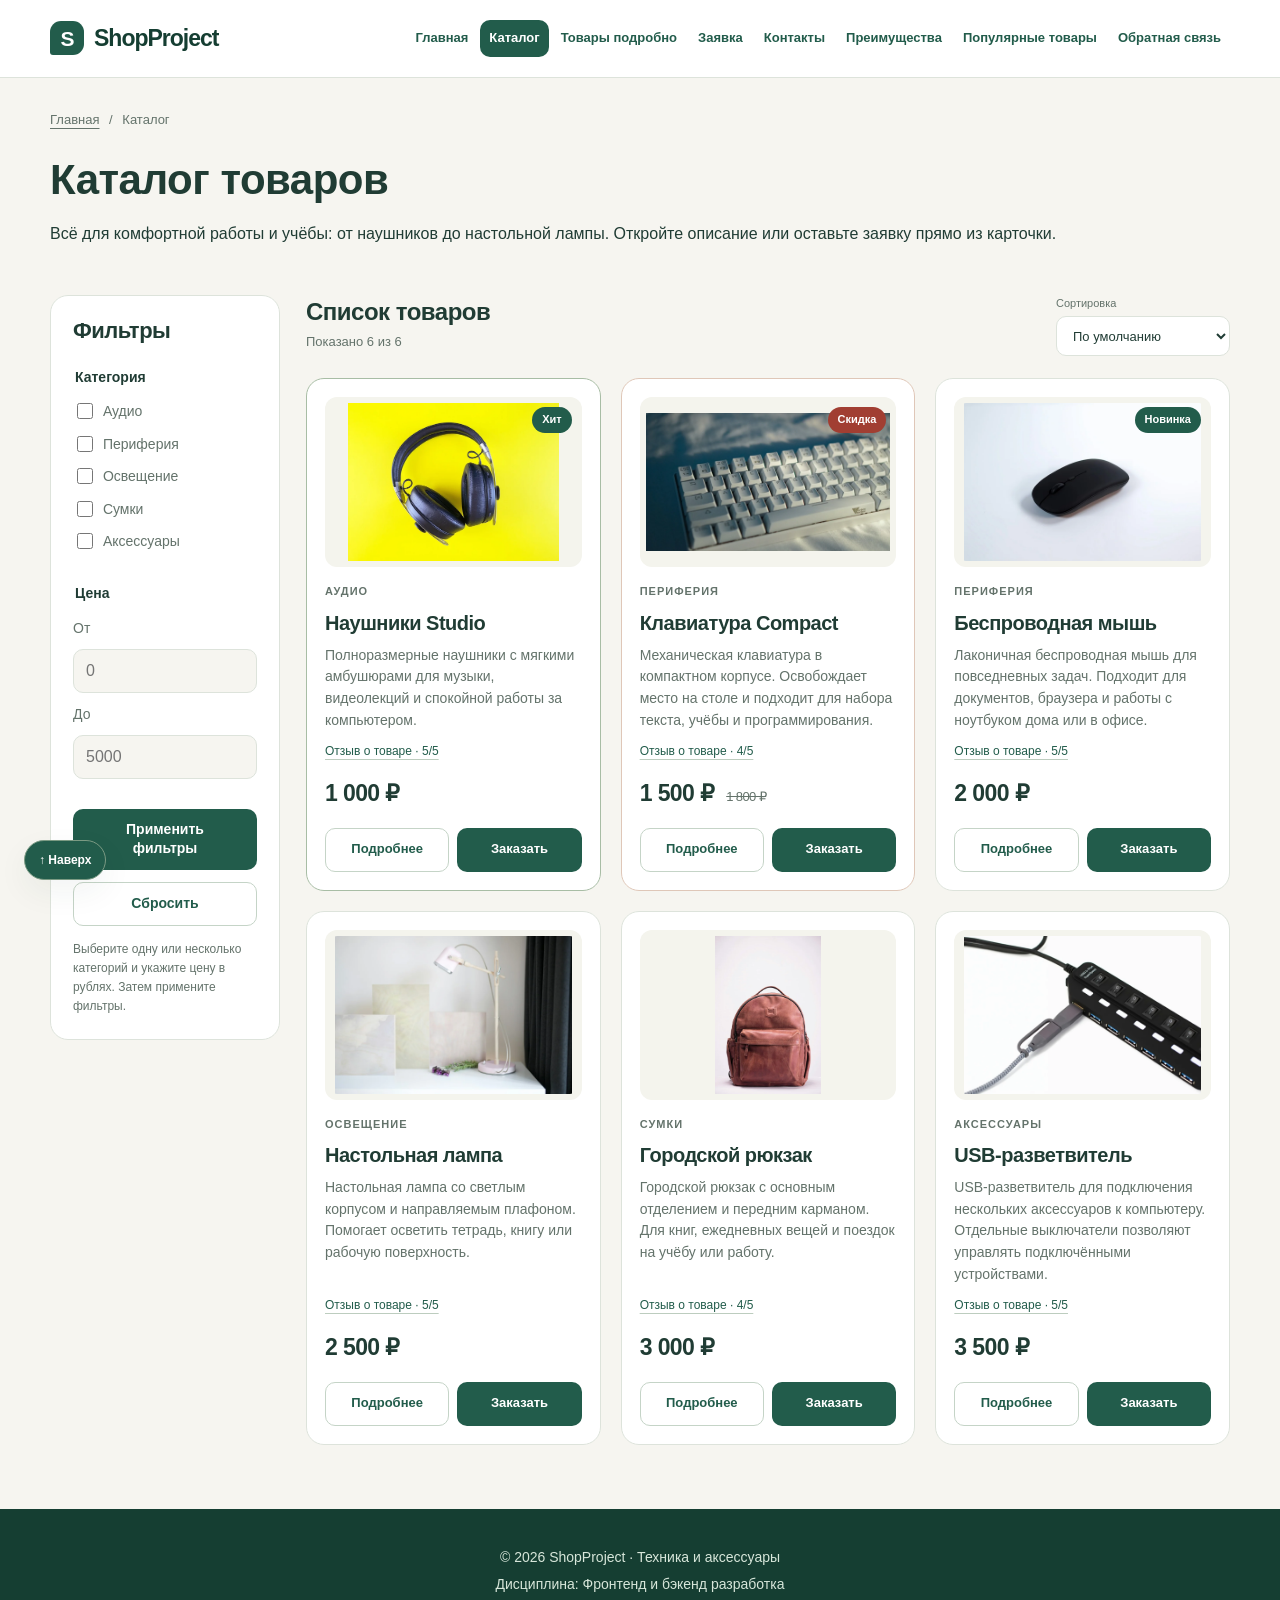
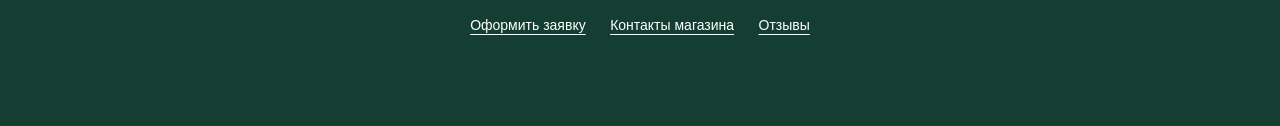
==== commit 01bbc626: "fix: refresh cached styles and catalog script after deployment" ====
--- a/catalog.html
+++ b/catalog.html
@@ -5,8 +5,8 @@
   <meta name="viewport" content="width=device-width, initial-scale=1.0">
   <meta name="description" content="Каталог ShopProject: наушники, клавиатура, мышь, лампа, рюкзак и USB-разветвитель с фотографиями и ценами.">
   <title>Каталог товаров — ShopProject</title>
-  <link rel="stylesheet" href="css/style.css">
-  <script src="js/main.js" defer></script>
+  <link rel="stylesheet" href="css/style.css?v=01288ed">
+  <script src="js/main.js?v=01288ed" defer></script>
 </head>
 <body>
   <header class="site-header" id="page-top">
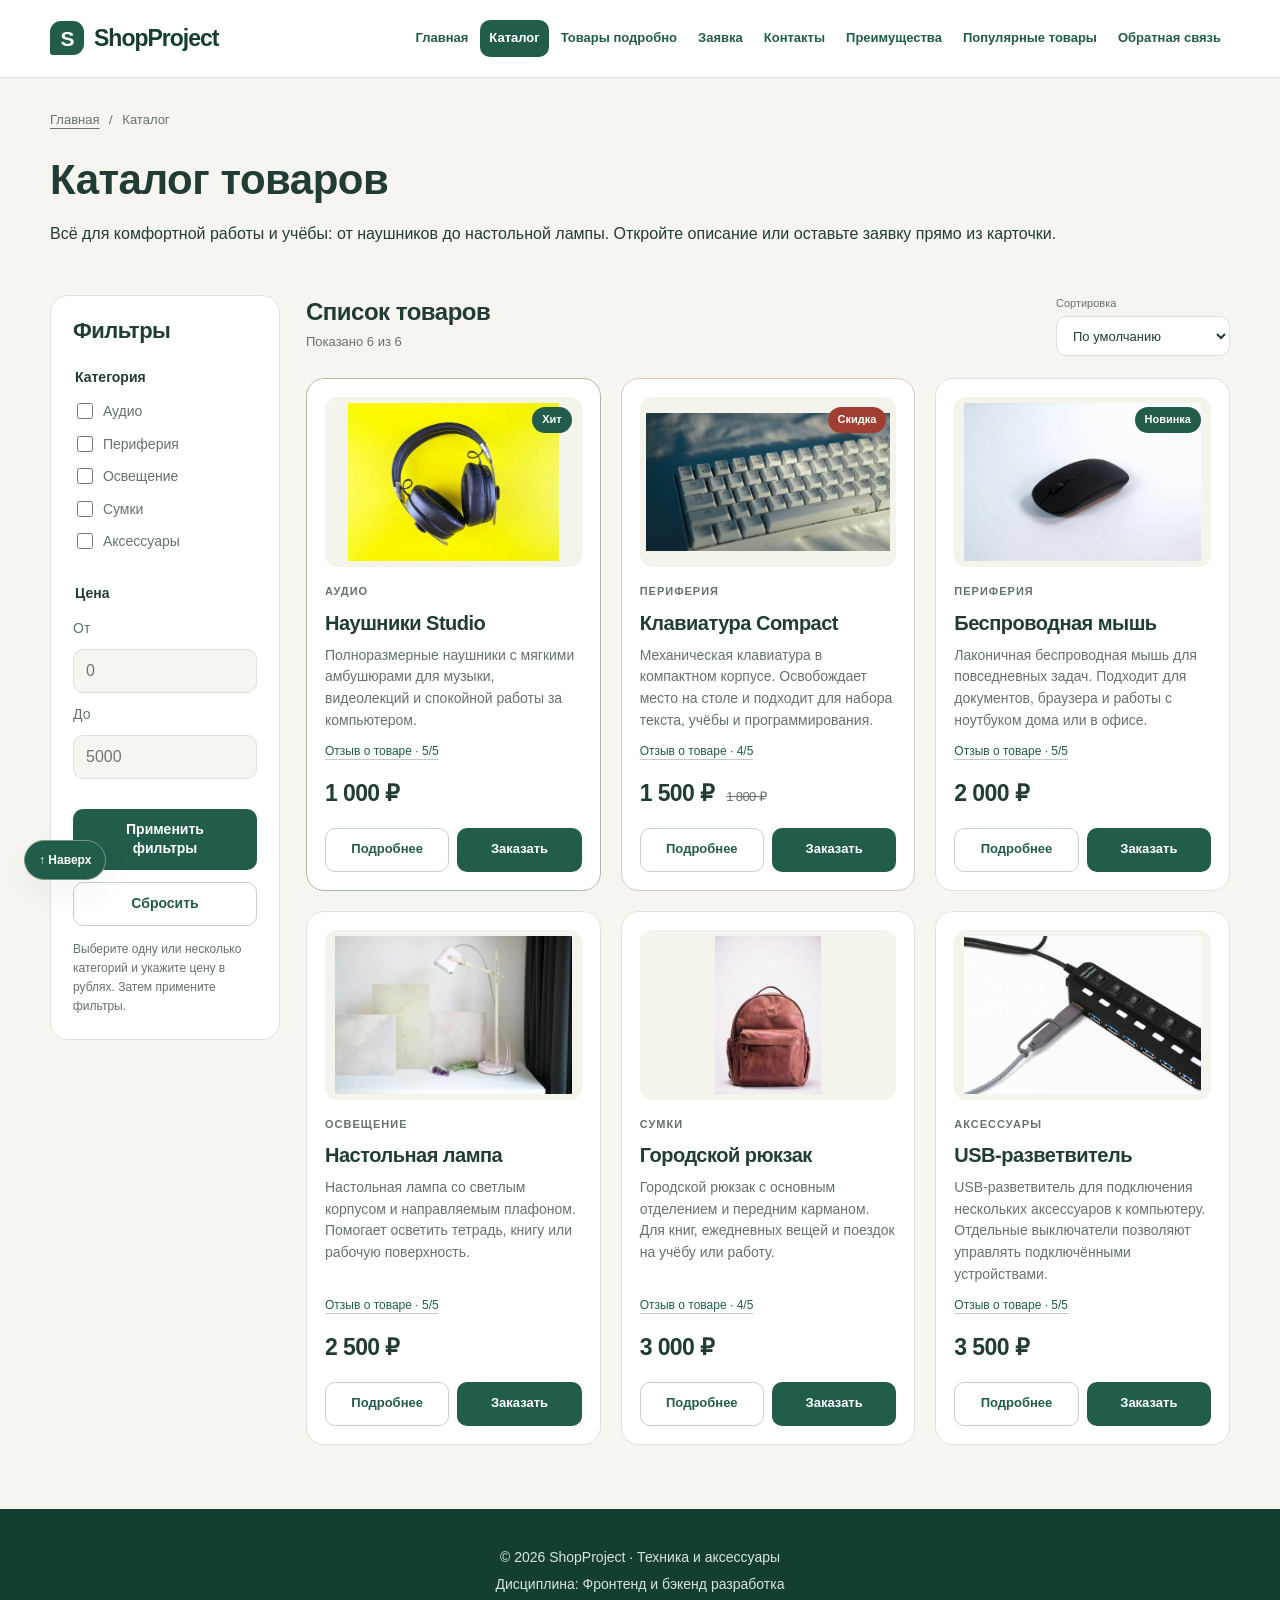
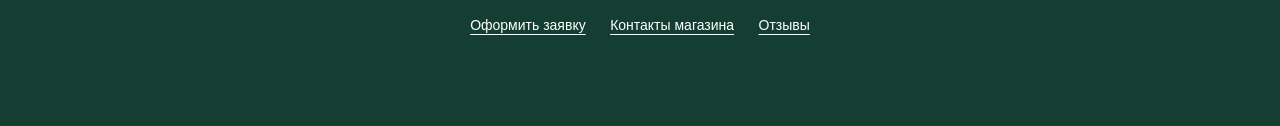
==== commit 2533443b: "feat: pin site header on every page and expand FAQ Меню теперь position: sticky на всех страницах; в" ====
--- a/catalog.html
+++ b/catalog.html
@@ -5,8 +5,8 @@
   <meta name="viewport" content="width=device-width, initial-scale=1.0">
   <meta name="description" content="Каталог ShopProject: наушники, клавиатура, мышь, лампа, рюкзак и USB-разветвитель с фотографиями и ценами.">
   <title>Каталог товаров — ShopProject</title>
-  <link rel="stylesheet" href="css/style.css?v=01288ed">
-  <script src="js/main.js?v=01288ed" defer></script>
+  <link rel="stylesheet" href="css/style.css?v=3d99a61">
+  <script src="js/main.js?v=f4e2b79" defer></script>
 </head>
 <body>
   <header class="site-header" id="page-top">
--- a/css/style.css
+++ b/css/style.css
@@ -22,11 +22,12 @@
   --radius-md: 18px;
   --radius-lg: 28px;
   --container-width: 1180px;
+  --header-height: 88px;
   --shadow-card: 0 12px 32px rgba(32, 60, 52, 0.06);
 }
 
 * { box-sizing: border-box; }
-html { scroll-behavior: smooth; }
+html { scroll-behavior: smooth; scroll-padding-top: calc(var(--header-height) + var(--space-md)); }
 body {
   margin: 0;
   font-family: "Avenir Next", "Segoe UI", Arial, sans-serif;
@@ -50,8 +51,17 @@
 button, input, select, textarea { font: inherit; }
 button, a, input, select, textarea { -webkit-tap-highlight-color: transparent; }
 
-/* Общее меню и подвал. */
-.site-header { padding: 20px 28px; border-bottom: 1px solid var(--color-border); background: var(--color-surface); }
+/* Общее меню и подвал. Меню закреплено вверху каждой страницы. */
+.site-header {
+  position: sticky;
+  top: 0;
+  z-index: 50;
+  padding: 20px 28px;
+  border-bottom: 1px solid var(--color-border);
+  background: var(--color-surface);
+  transition: box-shadow 180ms, border-color 180ms;
+}
+.site-header--stuck { border-bottom-color: transparent; box-shadow: 0 10px 24px rgba(21, 62, 50, 0.12); }
 .site-header__inner {
   display: flex;
   align-items: center;
@@ -162,7 +172,7 @@
 
 /* Каталог и доступная панель фильтрации. */
 .catalog-layout { display: grid; grid-template-columns: 230px minmax(0, 1fr); grid-template-areas: "filters products"; align-items: start; gap: 26px; max-width: var(--container-width); margin: 0 auto 48px; }
-.catalog-filters { grid-area: filters; position: sticky; top: 20px; max-height: calc(100vh - 40px); overflow-y: auto; padding: 22px; border: 1px solid var(--color-border); border-radius: var(--radius-md); background: var(--color-surface); }
+.catalog-filters { grid-area: filters; position: sticky; top: calc(var(--header-height) + 20px); max-height: calc(100vh - var(--header-height) - 40px); overflow-y: auto; padding: 22px; border: 1px solid var(--color-border); border-radius: var(--radius-md); background: var(--color-surface); }
 .catalog-filters__title { margin: 0 0 22px; font-size: 22px; }
 .catalog-filters__form { display: grid; gap: 12px; }
 .catalog-filters__group { min-width: 0; margin: 0 0 8px; padding: 0; border: none; }
@@ -206,7 +216,13 @@
 .review-card__text { margin: 0; color: var(--color-muted); font-size: 14px; }
 .faq__item { padding: 22px 24px; margin-bottom: 12px; border: 1px solid var(--color-border); border-radius: var(--radius-md); background: var(--color-surface); }
 .faq__question { cursor: pointer; font-weight: 600; }
-.faq__answer { margin-bottom: 0; color: var(--color-muted); }
+.faq__item[open] .faq__question { color: var(--color-primary); }
+.faq__answer { color: var(--color-muted); }
+.faq__answer > :first-child { margin-top: 14px; }
+.faq__answer p { margin: 0 0 10px; }
+.faq__answer ul, .faq__answer ol { margin: 0 0 10px; padding-left: 22px; }
+.faq__answer li { margin-bottom: 6px; }
+.faq__answer > :last-child { margin-bottom: 0; }
 .contact-info { font-style: normal; }
 .contact-info__item { margin: 16px 0; }
 
